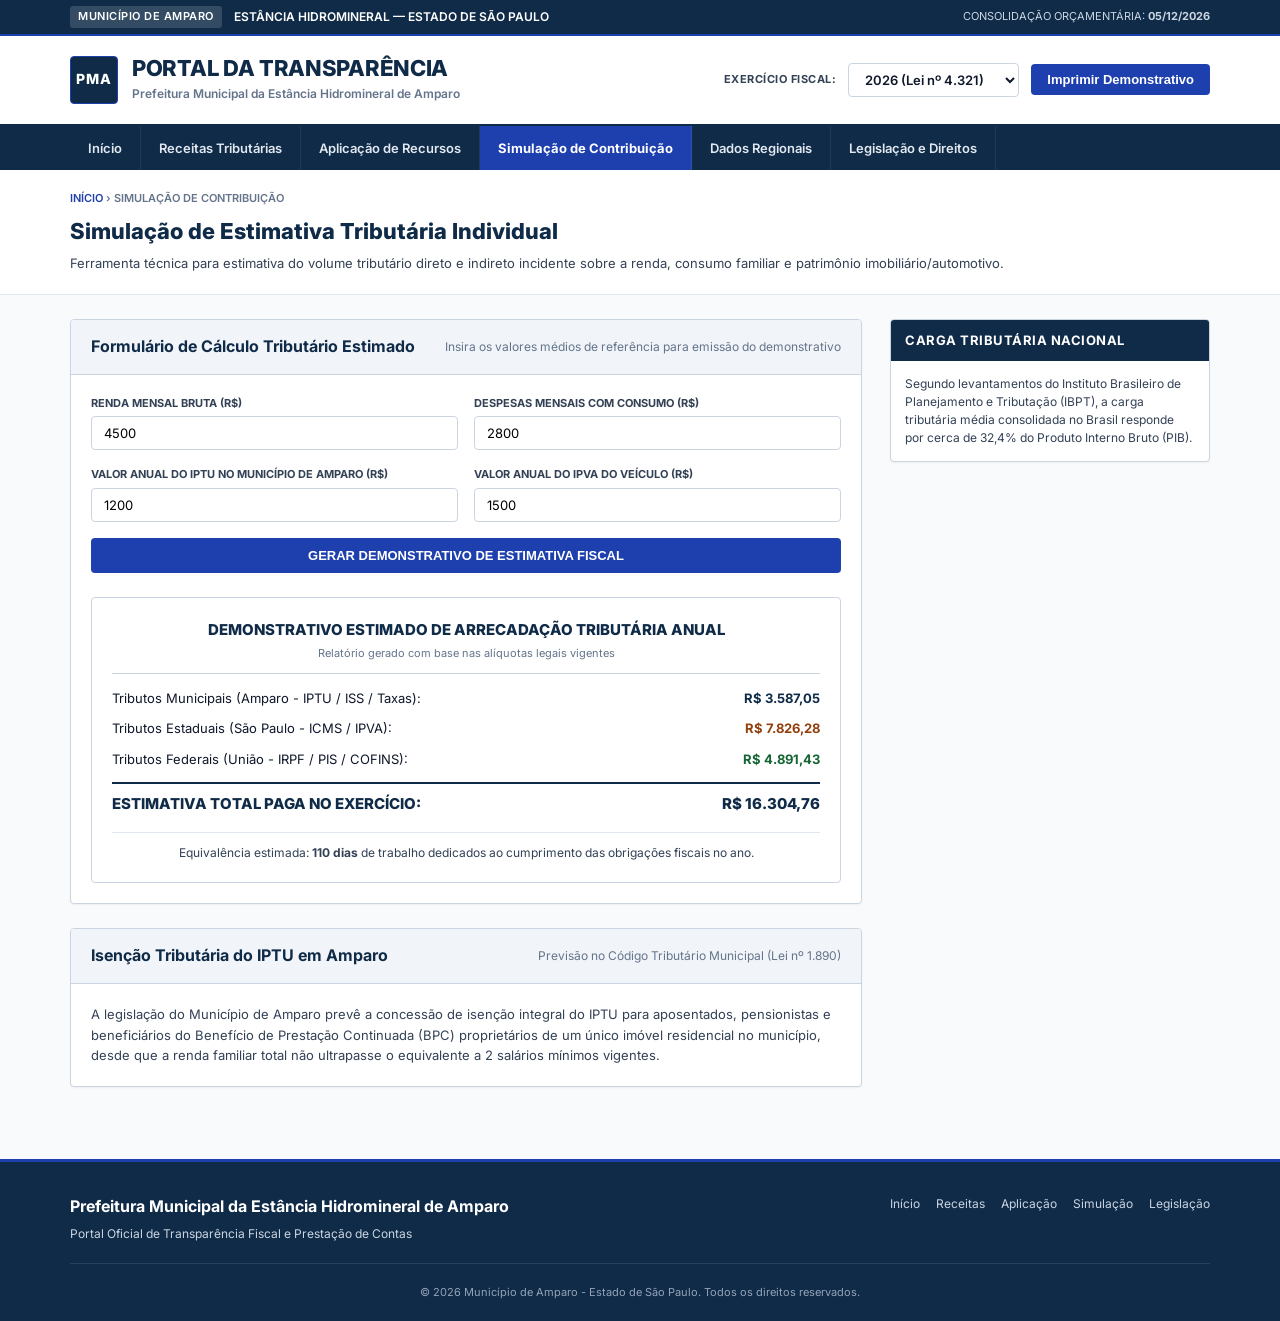
==== calculadora.html @ 26e46f7c "Portal da Transparência de Amparo - Versão Institucional" ====
<!DOCTYPE html>
<html lang="pt-BR">
<head>
    <meta charset="UTF-8">
    <meta name="viewport" content="width=device-width, initial-scale=1.0">
    <title>Simulação de Contribuição — Portal da Transparência de Amparo / SP</title>
    <meta name="description" content="Simulação estimativa da carga tributária incidente sobre a renda, consumo e patrimônio no Município de Amparo/SP.">
    <link rel="preconnect" href="https://fonts.googleapis.com">
    <link rel="preconnect" href="https://fonts.gstatic.com" crossorigin>
    <link href="https://fonts.googleapis.com/css2?family=Inter:wght@400;500;600;700;800&display=swap" rel="stylesheet">
    <link rel="stylesheet" href="styles.css">
</head>
<body>

    <!-- Barra Institucional Superior -->
    <div class="gov-topbar">
        <div class="container topbar-flex">
            <div class="topbar-left">
                <span class="topbar-tag">MUNICÍPIO DE AMPARO</span>
                <span>ESTÂNCIA HIDROMINERAL — ESTADO DE SÃO PAULO</span>
            </div>
            <div class="topbar-right">
                <span>CONSOLIDAÇÃO ORÇAMENTÁRIA: <strong id="live-date">--/--/----</strong></span>
            </div>
        </div>
    </div>

    <!-- Cabeçalho Principal -->
    <header class="portal-header">
        <div class="container header-layout">
            <div class="brand-section">
                <a href="index.html">
                    <div class="brand-coat-of-arms">PMA</div>
                    <div class="brand-text">
                        <h1>PORTAL DA TRANSPARÊNCIA</h1>
                        <div class="tagline">Prefeitura Municipal da Estância Hidromineral de Amparo</div>
                    </div>
                </a>
            </div>
            <div class="header-controls">
                <span class="year-select-label">Exercício Fiscal:</span>
                <select id="year-select" class="gov-select">
                    <option value="2026" selected>2026 (Lei nº 4.321)</option>
                    <option value="2025">2025 (Consolidado)</option>
                    <option value="2024">2024 (Consolidado)</option>
                </select>
                <button class="btn-gov" onclick="window.print()">Imprimir Demonstrativo</button>
            </div>
        </div>
    </header>

    <!-- Navegação Institucional -->
    <nav class="portal-nav">
        <div class="container">
            <ul class="nav-links">
                <li><a href="index.html">Início</a></li>
                <li><a href="tributos.html">Receitas Tributárias</a></li>
                <li><a href="retorno.html">Aplicação de Recursos</a></li>
                <li><a href="calculadora.html" class="active">Simulação de Contribuição</a></li>
                <li><a href="circuito.html">Dados Regionais</a></li>
                <li><a href="transparencia.html">Legislação e Direitos</a></li>
            </ul>
        </div>
    </nav>

    <!-- Banner Oficial da Página -->
    <div class="page-banner">
        <div class="container">
            <div class="breadcrumb"><a href="index.html">Início</a> &rsaquo; Simulação de Contribuição</div>
            <h2>Simulação de Estimativa Tributária Individual</h2>
            <p>Ferramenta técnica para estimativa do volume tributário direto e indireto incidente sobre a renda, consumo familiar e patrimônio imobiliário/automotivo.</p>
        </div>
    </div>

    <!-- Corpo Principal -->
    <main class="editorial-body">
        <div class="container portal-grid">

            <div class="main-column">

                <div class="gov-box">
                    <div class="box-header">
                        <h2>Formulário de Cálculo Tributário Estimado</h2>
                        <span class="box-subtitle">Insira os valores médios de referência para emissão do demonstrativo</span>
                    </div>
                    <div class="box-content">
                        
                        <div class="form-grid">
                            <div class="form-group">
                                <label for="calc-salary">Renda Mensal Bruta (R$)</label>
                                <input type="number" id="calc-salary" value="4500" min="0" step="100">
                            </div>
                            <div class="form-group">
                                <label for="calc-expenses">Despesas Mensais com Consumo (R$)</label>
                                <input type="number" id="calc-expenses" value="2800" min="0" step="100">
                            </div>
                            <div class="form-group">
                                <label for="calc-iptu">Valor Anual do IPTU no Município de Amparo (R$)</label>
                                <input type="number" id="calc-iptu" value="1200" min="0" step="50">
                            </div>
                            <div class="form-group">
                                <label for="calc-ipva">Valor Anual do IPVA do Veículo (R$)</label>
                                <input type="number" id="calc-ipva" value="1500" min="0" step="50">
                            </div>
                        </div>

                        <button id="btn-calculate" class="btn-calc">Gerar Demonstrativo de Estimativa Fiscal</button>

                        <div style="margin-top: 24px;">
                            <div class="gov-report-box">
                                <div class="report-header">
                                    <h4>DEMONSTRATIVO ESTIMADO DE ARRECADAÇÃO TRIBUTÁRIA ANUAL</h4>
                                    <span style="font-size: 11px; color: var(--text-muted);">Relatório gerado com base nas alíquotas legais vigentes</span>
                                </div>
                                <div class="report-row">
                                    <span>Tributos Municipais (Amparo - IPTU / ISS / Taxas):</span>
                                    <strong id="res-municipal-val" style="color: var(--gov-blue-dark);">R$ 0,00</strong>
                                </div>
                                <div class="report-row">
                                    <span>Tributos Estaduais (São Paulo - ICMS / IPVA):</span>
                                    <strong id="res-estadual-val" style="color: #92400e;">R$ 0,00</strong>
                                </div>
                                <div class="report-row">
                                    <span>Tributos Federais (União - IRPF / PIS / COFINS):</span>
                                    <strong id="res-federal-val" style="color: #166534;">R$ 0,00</strong>
                                </div>
                                <div class="report-total report-row">
                                    <span>ESTIMATIVA TOTAL PAGA NO EXERCÍCIO:</span>
                                    <span id="res-total-tax">R$ 0,00</span>
                                </div>
                                <div style="font-size: 12px; margin-top: 14px; text-align: center; color: var(--text-sub); border-top: 1px solid var(--border-light); padding-top: 10px;">
                                    Equivalência estimada: <strong><span id="res-work-days">0</span> dias</strong> de trabalho dedicados ao cumprimento das obrigações fiscais no ano.
                                </div>
                            </div>
                        </div>
                    </div>
                </div>

                <div class="gov-box">
                    <div class="box-header">
                        <h2>Isenção Tributária do IPTU em Amparo</h2>
                        <span class="box-subtitle">Previsão no Código Tributário Municipal (Lei nº 1.890)</span>
                    </div>
                    <div class="box-content">
                        <p style="font-size: 13px; line-height: 1.6; color: var(--text-sub);">
                            A legislação do Município de Amparo prevê a concessão de isenção integral do IPTU para aposentados, pensionistas e beneficiários do Benefício de Prestação Continuada (BPC) proprietários de um único imóvel residencial no município, desde que a renda familiar total não ultrapasse o equivalente a 2 salários mínimos vigentes.
                        </p>
                    </div>
                </div>

            </div>

            <!-- Sidebar -->
            <aside class="sidebar-column">
                <div class="sidebar-box">
                    <div class="sidebar-title">Carga Tributária Nacional</div>
                    <div class="sidebar-body" style="font-size: 12px; color: var(--text-sub); line-height: 1.5;">
                        <p>Segundo levantamentos do Instituto Brasileiro de Planejamento e Tributação (IBPT), a carga tributária média consolidada no Brasil responde por cerca de 32,4% do Produto Interno Bruto (PIB).</p>
                    </div>
                </div>
            </aside>

        </div>
    </main>

    <!-- Rodapé Oficial -->
    <footer class="portal-footer">
        <div class="container">
            <div class="footer-flex">
                <div class="footer-brand">
                    <h3>Prefeitura Municipal da Estância Hidromineral de Amparo</h3>
                    <p>Portal Oficial de Transparência Fiscal e Prestação de Contas</p>
                </div>
                <ul class="footer-nav">
                    <li><a href="index.html">Início</a></li>
                    <li><a href="tributos.html">Receitas</a></li>
                    <li><a href="retorno.html">Aplicação</a></li>
                    <li><a href="calculadora.html">Simulação</a></li>
                    <li><a href="transparencia.html">Legislação</a></li>
                </ul>
            </div>
            <div style="text-align: center; font-size: 11px; color: #94a3b8;">
                <p>&copy; 2026 Município de Amparo - Estado de São Paulo. Todos os direitos reservados.</p>
            </div>
        </div>
    </footer>

    <script src="app.js"></script>
</body>
</html>
---- styles.css ----
/* ==========================================================================
   PORTAL DA TRANSPARÊNCIA FISCAL - MUNICÍPIO DE AMPARO / SP
   Estância Hidromineral de Amparo - Estado de São Paulo
   Padrão Institucional Oficial de Transparência Pública
   ========================================================================== */

:root {
    /* Paleta Institucional e Sóbria */
    --gov-blue-dark: #0f2b48;
    --gov-blue-main: #1e40af;
    --gov-blue-hover: #1e3a8a;
    --gov-blue-light: #eff6ff;
    
    --gov-green: #15803d;
    --gov-green-light: #f0fdf4;
    
    --bg-page: #f8fafc;
    --bg-card: #ffffff;
    --bg-subtle: #f1f5f9;

    --text-main: #0f172a;
    --text-sub: #334155;
    --text-muted: #64748b;
    --text-light: #94a3b8;

    --border-main: #cbd5e1;
    --border-light: #e2e8f0;

    --font-family: 'Inter', -apple-system, BlinkMacSystemFont, 'Segoe UI', Roboto, Helvetica, Arial, sans-serif;

    --radius-sm: 4px;
    --radius-md: 6px;

    --shadow-sm: 0 1px 2px rgba(0, 0, 0, 0.05);
    --shadow-card: 0 1px 3px rgba(0, 0, 0, 0.1), 0 1px 2px rgba(0, 0, 0, 0.06);
}

/* Reset Base */
* {
    margin: 0;
    padding: 0;
    box-sizing: border-box;
}

html {
    scroll-behavior: smooth;
    font-size: 16px;
}

body {
    background-color: var(--bg-page);
    color: var(--text-main);
    font-family: var(--font-family);
    line-height: 1.6;
    -webkit-font-smoothing: antialiased;
}

.container {
    width: 100%;
    max-width: 1180px;
    margin: 0 auto;
    padding: 0 20px;
}

/* Barra Institucional Superior (Governamental) */
.gov-topbar {
    background-color: var(--gov-blue-dark);
    color: #ffffff;
    font-size: 12px;
    padding: 6px 0;
    border-bottom: 2px solid var(--gov-blue-main);
}

.topbar-flex {
    display: flex;
    justify-content: space-between;
    align-items: center;
    flex-wrap: wrap;
    gap: 12px;
}

.topbar-left {
    display: flex;
    align-items: center;
    gap: 12px;
    font-weight: 600;
}

.topbar-tag {
    background: rgba(255, 255, 255, 0.15);
    color: #ffffff;
    padding: 2px 8px;
    border-radius: 3px;
    font-size: 11px;
    text-transform: uppercase;
    letter-spacing: 0.5px;
}

.topbar-right {
    font-size: 11px;
    color: #cbd5e1;
}

/* Cabeçalho do Portal Oficial */
.portal-header {
    background: #ffffff;
    border-bottom: 2px solid var(--gov-blue-dark);
    padding: 20px 0;
}

.header-layout {
    display: flex;
    justify-content: space-between;
    align-items: center;
    gap: 24px;
    flex-wrap: wrap;
}

.brand-section a {
    text-decoration: none;
    display: flex;
    align-items: center;
    gap: 14px;
}

.brand-coat-of-arms {
    width: 48px;
    height: 48px;
    background: var(--gov-blue-dark);
    color: #ffffff;
    border-radius: var(--radius-sm);
    display: flex;
    align-items: center;
    justify-content: center;
    font-weight: 800;
    font-size: 14px;
    letter-spacing: 1px;
    border: 1px solid var(--gov-blue-main);
}

.brand-text h1 {
    font-size: 22px;
    font-weight: 800;
    color: var(--gov-blue-dark);
    line-height: 1.15;
    letter-spacing: -0.3px;
    text-transform: uppercase;
}

.brand-text .tagline {
    font-size: 12px;
    color: var(--text-muted);
    font-weight: 600;
    margin-top: 2px;
}

.header-controls {
    display: flex;
    align-items: center;
    gap: 12px;
    flex-wrap: wrap;
}

.year-select-label {
    font-size: 11px;
    font-weight: 700;
    color: var(--text-sub);
    text-transform: uppercase;
    letter-spacing: 0.5px;
}

.gov-select {
    background: #ffffff;
    color: var(--text-main);
    border: 1px solid var(--border-main);
    padding: 7px 12px;
    font-family: var(--font-family);
    font-size: 13px;
    font-weight: 600;
    outline: none;
    cursor: pointer;
    border-radius: var(--radius-sm);
}

.gov-select:focus {
    border-color: var(--gov-blue-main);
}

.btn-gov {
    background: var(--gov-blue-main);
    color: #ffffff;
    border: none;
    padding: 8px 16px;
    font-size: 13px;
    font-weight: 600;
    border-radius: var(--radius-sm);
    cursor: pointer;
    text-decoration: none;
    display: inline-block;
}

.btn-gov:hover {
    background: var(--gov-blue-hover);
}

/* Navegação Institucional em Abas */
.portal-nav {
    background: var(--gov-blue-dark);
}

.nav-links {
    display: flex;
    list-style: none;
    gap: 0;
    overflow-x: auto;
}

.nav-links a {
    display: block;
    color: #e2e8f0;
    text-decoration: none;
    padding: 12px 18px;
    font-size: 13px;
    font-weight: 600;
    border-right: 1px solid rgba(255, 255, 255, 0.08);
    white-space: nowrap;
    transition: background 0.15s, color 0.15s;
}

.nav-links a:hover {
    background: rgba(255, 255, 255, 0.1);
    color: #ffffff;
}

.nav-links a.active {
    background: var(--gov-blue-main);
    color: #ffffff;
    font-weight: 700;
}

/* Banner de Seção Oficial */
.page-banner {
    background: #ffffff;
    border-bottom: 1px solid var(--border-light);
    padding: 20px 0;
    margin-bottom: 24px;
}

.breadcrumb {
    font-size: 11px;
    color: var(--text-muted);
    margin-bottom: 6px;
    text-transform: uppercase;
    font-weight: 600;
}

.breadcrumb a {
    color: var(--gov-blue-main);
    text-decoration: none;
}

.page-banner h2 {
    font-size: 22px;
    font-weight: 800;
    color: var(--gov-blue-dark);
}

.page-banner p {
    font-size: 13px;
    color: var(--text-sub);
    margin-top: 4px;
}

/* Layout Principal e Grid */
.editorial-body {
    padding-bottom: 48px;
}

.portal-grid {
    display: grid;
    grid-template-columns: 1fr 320px;
    gap: 28px;
}

@media (max-width: 992px) {
    .portal-grid {
        grid-template-columns: 1fr;
    }
}

/* Containers e Quadros Oficiais */
.gov-box {
    background: var(--bg-card);
    border: 1px solid var(--border-main);
    border-radius: var(--radius-sm);
    box-shadow: var(--shadow-sm);
    margin-bottom: 24px;
    overflow: hidden;
}

.box-header {
    background: var(--bg-subtle);
    border-bottom: 1px solid var(--border-main);
    padding: 14px 20px;
    display: flex;
    justify-content: space-between;
    align-items: center;
    flex-wrap: wrap;
    gap: 8px;
}

.box-header h2 {
    font-size: 16px;
    font-weight: 700;
    color: var(--gov-blue-dark);
}

.box-header .box-subtitle {
    font-size: 12px;
    color: var(--text-muted);
}

.box-content {
    padding: 20px;
}

/* Painel de Execução Orçamentária (Substitui Ticker e Scoreboard) */
.gov-summary-card {
    background: #ffffff;
    border: 1px solid var(--border-main);
    border-left: 5px solid var(--gov-blue-main);
    border-radius: var(--radius-sm);
    padding: 20px;
    margin-bottom: 24px;
}

.gov-summary-title {
    font-size: 12px;
    font-weight: 700;
    color: var(--text-muted);
    text-transform: uppercase;
    letter-spacing: 0.5px;
    margin-bottom: 6px;
}

.gov-summary-value {
    font-size: 36px;
    font-weight: 800;
    color: var(--gov-blue-dark);
    line-height: 1.1;
    font-variant-numeric: tabular-nums;
    margin-bottom: 8px;
}

.gov-summary-desc {
    font-size: 13px;
    color: var(--text-sub);
}

/* Meta e Barra de Progresso Oficial */
.ledger-meta {
    background: var(--bg-subtle);
    border: 1px solid var(--border-light);
    padding: 12px 16px;
    border-radius: var(--radius-sm);
    display: flex;
    justify-content: space-between;
    align-items: center;
    font-size: 13px;
    margin-bottom: 16px;
    flex-wrap: wrap;
    gap: 8px;
}

.progress-bar-track {
    width: 100%;
    height: 10px;
    background: #e2e8f0;
    border-radius: 4px;
    overflow: hidden;
}

.progress-bar-fill {
    height: 100%;
    background: var(--gov-blue-main);
    transition: width 0.5s ease;
}

/* Quadros de Indicadores Técnicos */
.kpi-grid {
    display: grid;
    grid-template-columns: repeat(4, 1fr);
    gap: 12px;
}

@media (max-width: 640px) {
    .kpi-grid {
        grid-template-columns: repeat(2, 1fr);
    }
}

.kpi-card {
    background: var(--bg-subtle);
    border: 1px solid var(--border-light);
    padding: 12px 14px;
    border-radius: var(--radius-sm);
}

.kpi-card .label {
    font-size: 11px;
    font-weight: 700;
    color: var(--text-muted);
    text-transform: uppercase;
    display: block;
    margin-bottom: 4px;
}

.kpi-card .val {
    font-size: 15px;
    font-weight: 700;
    color: var(--gov-blue-dark);
    font-variant-numeric: tabular-nums;
}

/* Tabelas Institucionais */
.gov-table {
    width: 100%;
    border-collapse: collapse;
    font-size: 13px;
    text-align: left;
}

.gov-table th {
    background: var(--gov-blue-dark);
    color: #ffffff;
    font-weight: 700;
    text-transform: uppercase;
    font-size: 11px;
    letter-spacing: 0.5px;
    padding: 10px 14px;
}

.gov-table td {
    padding: 10px 14px;
    border-bottom: 1px solid var(--border-light);
    color: var(--text-main);
}

.gov-table tr:nth-child(even) {
    background: var(--bg-subtle);
}

.gov-table tr:hover {
    background: #e2e8f0;
}

.num-col {
    text-align: right;
    font-weight: 700;
    font-variant-numeric: tabular-nums;
}

/* Tags de Esfera Fiscal */
.tag-esfera {
    display: inline-block;
    padding: 2px 6px;
    border-radius: 3px;
    font-size: 10px;
    font-weight: 700;
    text-transform: uppercase;
}

.tag-esfera.municipal { background: #dbeafe; color: #1e40af; }
.tag-esfera.estadual { background: #fef3c7; color: #92400e; }
.tag-esfera.federal { background: #dcfce7; color: #166534; }

/* Caixa de Nota Informativa Oficial */
.gov-info-box {
    background: #f8fafc;
    border-left: 4px solid var(--gov-blue-main);
    padding: 14px 18px;
    border: 1px solid var(--border-main);
    border-left: 4px solid var(--gov-blue-main);
    border-radius: var(--radius-sm);
    margin-bottom: 20px;
    font-size: 13px;
    color: var(--text-sub);
}

.gov-info-box h4 {
    font-size: 14px;
    font-weight: 700;
    color: var(--gov-blue-dark);
    margin-bottom: 4px;
}

/* Sidebar Institucional */
.sidebar-box {
    background: var(--bg-card);
    border: 1px solid var(--border-main);
    border-radius: var(--radius-sm);
    box-shadow: var(--shadow-sm);
    margin-bottom: 20px;
    overflow: hidden;
}

.sidebar-title {
    background: var(--gov-blue-dark);
    color: #ffffff;
    font-size: 13px;
    font-weight: 700;
    padding: 10px 14px;
    text-transform: uppercase;
    letter-spacing: 0.5px;
}

.sidebar-body {
    padding: 14px;
}

.stat-list {
    list-style: none;
}

.stat-item {
    display: flex;
    justify-content: space-between;
    align-items: center;
    padding: 8px 0;
    border-bottom: 1px solid var(--border-light);
    font-size: 12px;
}

.stat-item:last-child {
    border-bottom: none;
}

.stat-item .lbl {
    color: var(--text-muted);
}

.stat-item .val {
    font-weight: 700;
    color: var(--gov-blue-dark);
}

/* Formulário e Demonstrativo Técnico */
.form-grid {
    display: grid;
    grid-template-columns: 1fr 1fr;
    gap: 16px;
    margin-bottom: 16px;
}

@media (max-width: 640px) {
    .form-grid {
        grid-template-columns: 1fr;
    }
}

.form-group label {
    display: block;
    font-size: 11px;
    font-weight: 700;
    color: var(--text-sub);
    margin-bottom: 4px;
    text-transform: uppercase;
}

.form-group input {
    width: 100%;
    padding: 8px 12px;
    border: 1px solid var(--border-main);
    border-radius: var(--radius-sm);
    font-family: var(--font-family);
    font-size: 13px;
    outline: none;
}

.form-group input:focus {
    border-color: var(--gov-blue-main);
}

.btn-calc {
    background: var(--gov-blue-main);
    color: #ffffff;
    border: none;
    padding: 10px 20px;
    font-size: 13px;
    font-weight: 700;
    text-transform: uppercase;
    border-radius: var(--radius-sm);
    cursor: pointer;
    width: 100%;
}

.btn-calc:hover {
    background: var(--gov-blue-hover);
}

/* Demonstrativo Impresso / Relatório */
.gov-report-box {
    background: #ffffff;
    border: 1px solid var(--border-main);
    padding: 20px;
    border-radius: var(--radius-sm);
    font-size: 13px;
}

.report-header {
    text-align: center;
    border-bottom: 1px solid var(--border-main);
    padding-bottom: 10px;
    margin-bottom: 12px;
}

.report-header h4 {
    font-size: 15px;
    font-weight: 800;
    color: var(--gov-blue-dark);
}

.report-row {
    display: flex;
    justify-content: space-between;
    margin-bottom: 6px;
    padding: 2px 0;
}

.report-total {
    border-top: 2px solid var(--gov-blue-dark);
    margin-top: 10px;
    padding-top: 8px;
    font-weight: 800;
    font-size: 15px;
    color: var(--gov-blue-dark);
}

/* Rodapé Oficial */
.portal-footer {
    background: var(--gov-blue-dark);
    color: #94a3b8;
    font-size: 12px;
    padding: 32px 0 20px 0;
    border-top: 3px solid var(--gov-blue-main);
}

.footer-flex {
    display: flex;
    justify-content: space-between;
    align-items: flex-start;
    flex-wrap: wrap;
    gap: 20px;
    border-bottom: 1px solid rgba(255, 255, 255, 0.1);
    padding-bottom: 20px;
    margin-bottom: 20px;
}

.footer-brand h3 {
    color: #ffffff;
    font-size: 16px;
    font-weight: 700;
    margin-bottom: 4px;
}

.footer-brand p {
    font-size: 12px;
    color: #cbd5e1;
}

.footer-nav {
    display: flex;
    gap: 16px;
    list-style: none;
}

.footer-nav a {
    color: #cbd5e1;
    text-decoration: none;
}

.footer-nav a:hover {
    color: #ffffff;
}

.chart-box {
    height: 260px;
    position: relative;
}
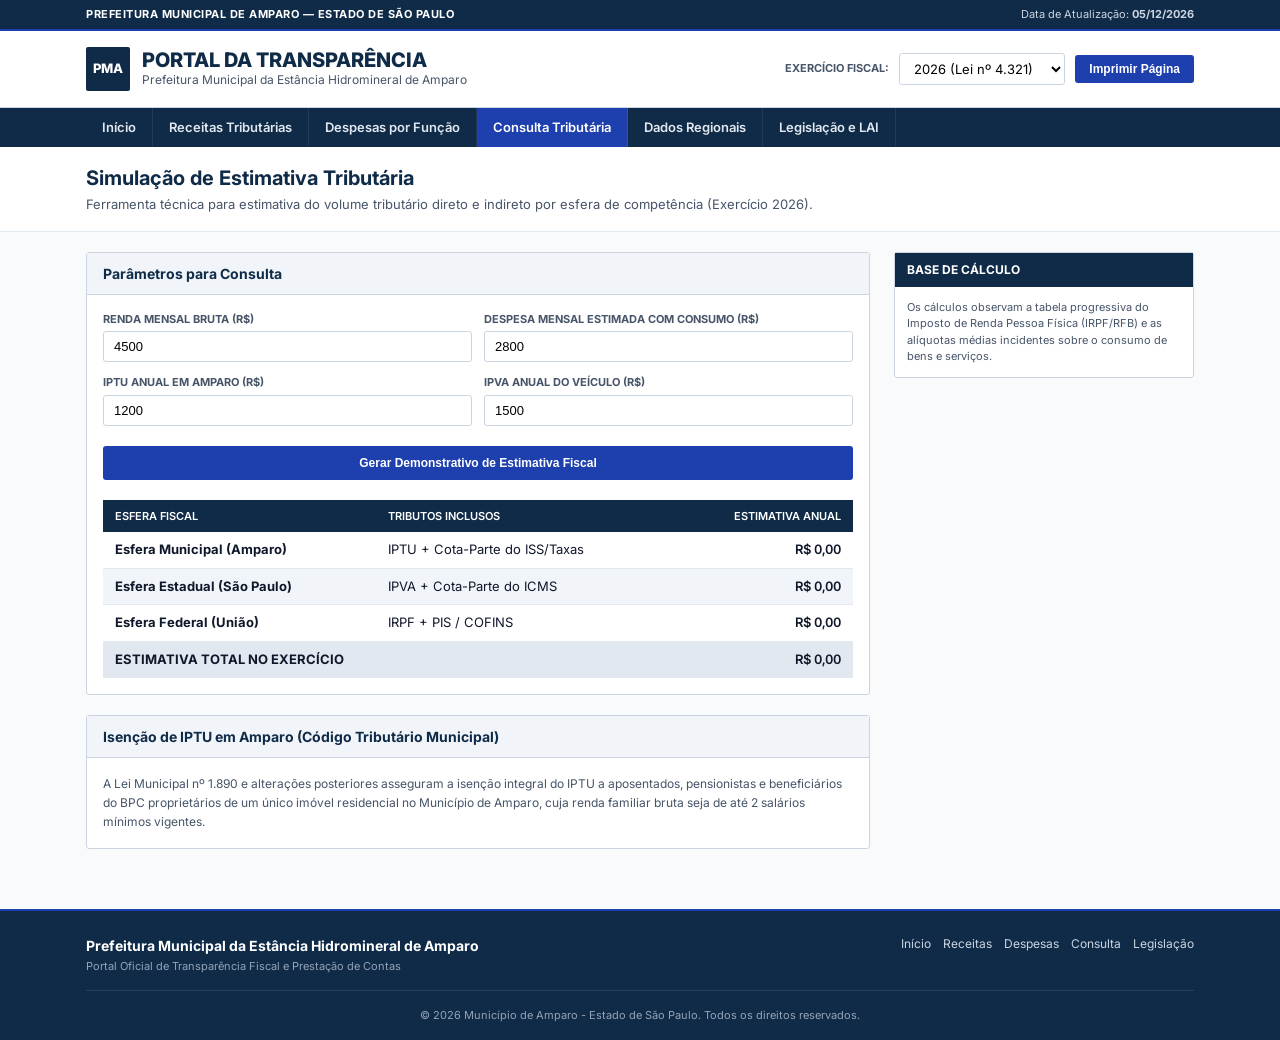
==== commit 5bb6edcd: "Padronizacao estrita de contabilidade publica municipal (STN/TCESP) sem artefatos de IA" ====
--- a/calculadora.html
+++ b/calculadora.html
@@ -3,8 +3,8 @@
 <head>
     <meta charset="UTF-8">
     <meta name="viewport" content="width=device-width, initial-scale=1.0">
-    <title>Simulação de Contribuição — Portal da Transparência de Amparo / SP</title>
-    <meta name="description" content="Simulação estimativa da carga tributária incidente sobre a renda, consumo e patrimônio no Município de Amparo/SP.">
+    <title>Consulta Tributária — Portal da Transparência de Amparo / SP</title>
+    <meta name="description" content="Simulador de estimativa de tributos diretos e indiretos incidentes sobre a renda e o consumo no Município de Amparo/SP.">
     <link rel="preconnect" href="https://fonts.googleapis.com">
     <link rel="preconnect" href="https://fonts.gstatic.com" crossorigin>
     <link href="https://fonts.googleapis.com/css2?family=Inter:wght@400;500;600;700;800&display=swap" rel="stylesheet">
@@ -12,170 +12,164 @@
 </head>
 <body>
 
-    <!-- Barra Institucional Superior -->
-    <div class="gov-topbar">
-        <div class="container topbar-flex">
-            <div class="topbar-left">
-                <span class="topbar-tag">MUNICÍPIO DE AMPARO</span>
-                <span>ESTÂNCIA HIDROMINERAL — ESTADO DE SÃO PAULO</span>
-            </div>
-            <div class="topbar-right">
-                <span>CONSOLIDAÇÃO ORÇAMENTÁRIA: <strong id="live-date">--/--/----</strong></span>
-            </div>
+    <!-- Topbar Institucional -->
+    <div class="gov-header-top">
+        <div class="container top-flex">
+            <div class="top-left">PREFEITURA MUNICIPAL DE AMPARO — ESTADO DE SÃO PAULO</div>
+            <div class="top-right">Data de Atualização: <strong id="data-atualizacao">--/--/----</strong></div>
         </div>
     </div>
 
     <!-- Cabeçalho Principal -->
-    <header class="portal-header">
-        <div class="container header-layout">
-            <div class="brand-section">
+    <header class="gov-header-main">
+        <div class="container header-flex">
+            <div class="header-brand">
                 <a href="index.html">
-                    <div class="brand-coat-of-arms">PMA</div>
-                    <div class="brand-text">
+                    <div class="brand-seal">PMA</div>
+                    <div class="brand-info">
                         <h1>PORTAL DA TRANSPARÊNCIA</h1>
-                        <div class="tagline">Prefeitura Municipal da Estância Hidromineral de Amparo</div>
+                        <p>Prefeitura Municipal da Estância Hidromineral de Amparo</p>
                     </div>
                 </a>
             </div>
-            <div class="header-controls">
-                <span class="year-select-label">Exercício Fiscal:</span>
-                <select id="year-select" class="gov-select">
+            <div class="header-actions">
+                <label for="select-exercicio" style="font-size: 11px; font-weight: 700; color: var(--text-muted);">EXERCÍCIO FISCAL:</label>
+                <select id="select-exercicio" class="gov-select">
                     <option value="2026" selected>2026 (Lei nº 4.321)</option>
                     <option value="2025">2025 (Consolidado)</option>
                     <option value="2024">2024 (Consolidado)</option>
                 </select>
-                <button class="btn-gov" onclick="window.print()">Imprimir Demonstrativo</button>
+                <button class="gov-btn" onclick="window.print()">Imprimir Página</button>
             </div>
         </div>
     </header>
 
-    <!-- Navegação Institucional -->
-    <nav class="portal-nav">
+    <!-- Navegação Oficial -->
+    <nav class="gov-navbar">
         <div class="container">
-            <ul class="nav-links">
+            <ul class="nav-menu">
                 <li><a href="index.html">Início</a></li>
                 <li><a href="tributos.html">Receitas Tributárias</a></li>
-                <li><a href="retorno.html">Aplicação de Recursos</a></li>
-                <li><a href="calculadora.html" class="active">Simulação de Contribuição</a></li>
+                <li><a href="retorno.html">Despesas por Função</a></li>
+                <li><a href="calculadora.html" class="active">Consulta Tributária</a></li>
                 <li><a href="circuito.html">Dados Regionais</a></li>
-                <li><a href="transparencia.html">Legislação e Direitos</a></li>
+                <li><a href="transparencia.html">Legislação e LAI</a></li>
             </ul>
         </div>
     </nav>
 
-    <!-- Banner Oficial da Página -->
-    <div class="page-banner">
+    <!-- Banner da Seção -->
+    <div class="section-banner">
         <div class="container">
-            <div class="breadcrumb"><a href="index.html">Início</a> &rsaquo; Simulação de Contribuição</div>
-            <h2>Simulação de Estimativa Tributária Individual</h2>
-            <p>Ferramenta técnica para estimativa do volume tributário direto e indireto incidente sobre a renda, consumo familiar e patrimônio imobiliário/automotivo.</p>
+            <h2>Simulação de Estimativa Tributária</h2>
+            <p>Ferramenta técnica para estimativa do volume tributário direto e indireto por esfera de competência (Exercício <span class="exercicio-label">2026</span>).</p>
         </div>
     </div>
 
-    <!-- Corpo Principal -->
-    <main class="editorial-body">
-        <div class="container portal-grid">
+    <!-- Layout Principal -->
+    <main class="container main-layout">
+        <div class="main-content">
 
-            <div class="main-column">
-
-                <div class="gov-box">
-                    <div class="box-header">
-                        <h2>Formulário de Cálculo Tributário Estimado</h2>
-                        <span class="box-subtitle">Insira os valores médios de referência para emissão do demonstrativo</span>
-                    </div>
-                    <div class="box-content">
-                        
-                        <div class="form-grid">
-                            <div class="form-group">
-                                <label for="calc-salary">Renda Mensal Bruta (R$)</label>
-                                <input type="number" id="calc-salary" value="4500" min="0" step="100">
-                            </div>
-                            <div class="form-group">
-                                <label for="calc-expenses">Despesas Mensais com Consumo (R$)</label>
-                                <input type="number" id="calc-expenses" value="2800" min="0" step="100">
-                            </div>
-                            <div class="form-group">
-                                <label for="calc-iptu">Valor Anual do IPTU no Município de Amparo (R$)</label>
-                                <input type="number" id="calc-iptu" value="1200" min="0" step="50">
-                            </div>
-                            <div class="form-group">
-                                <label for="calc-ipva">Valor Anual do IPVA do Veículo (R$)</label>
-                                <input type="number" id="calc-ipva" value="1500" min="0" step="50">
-                            </div>
+            <div class="gov-card">
+                <div class="card-title">Parâmetros para Consulta</div>
+                <div class="card-body">
+                    
+                    <div class="form-row">
+                        <div class="field">
+                            <label for="input-renda">Renda Mensal Bruta (R$)</label>
+                            <input type="number" id="input-renda" value="4500" min="0" step="100">
                         </div>
-
-                        <button id="btn-calculate" class="btn-calc">Gerar Demonstrativo de Estimativa Fiscal</button>
-
-                        <div style="margin-top: 24px;">
-                            <div class="gov-report-box">
-                                <div class="report-header">
-                                    <h4>DEMONSTRATIVO ESTIMADO DE ARRECADAÇÃO TRIBUTÁRIA ANUAL</h4>
-                                    <span style="font-size: 11px; color: var(--text-muted);">Relatório gerado com base nas alíquotas legais vigentes</span>
-                                </div>
-                                <div class="report-row">
-                                    <span>Tributos Municipais (Amparo - IPTU / ISS / Taxas):</span>
-                                    <strong id="res-municipal-val" style="color: var(--gov-blue-dark);">R$ 0,00</strong>
-                                </div>
-                                <div class="report-row">
-                                    <span>Tributos Estaduais (São Paulo - ICMS / IPVA):</span>
-                                    <strong id="res-estadual-val" style="color: #92400e;">R$ 0,00</strong>
-                                </div>
-                                <div class="report-row">
-                                    <span>Tributos Federais (União - IRPF / PIS / COFINS):</span>
-                                    <strong id="res-federal-val" style="color: #166534;">R$ 0,00</strong>
-                                </div>
-                                <div class="report-total report-row">
-                                    <span>ESTIMATIVA TOTAL PAGA NO EXERCÍCIO:</span>
-                                    <span id="res-total-tax">R$ 0,00</span>
-                                </div>
-                                <div style="font-size: 12px; margin-top: 14px; text-align: center; color: var(--text-sub); border-top: 1px solid var(--border-light); padding-top: 10px;">
-                                    Equivalência estimada: <strong><span id="res-work-days">0</span> dias</strong> de trabalho dedicados ao cumprimento das obrigações fiscais no ano.
-                                </div>
-                            </div>
+                        <div class="field">
+                            <label for="input-consumo">Despesa Mensal Estimada com Consumo (R$)</label>
+                            <input type="number" id="input-consumo" value="2800" min="0" step="100">
                         </div>
                     </div>
+
+                    <div class="form-row">
+                        <div class="field">
+                            <label for="input-iptu">IPTU Anual em Amparo (R$)</label>
+                            <input type="number" id="input-iptu" value="1200" min="0" step="50">
+                        </div>
+                        <div class="field">
+                            <label for="input-ipva">IPVA Anual do Veículo (R$)</label>
+                            <input type="number" id="input-ipva" value="1500" min="0" step="50">
+                        </div>
+                    </div>
+
+                    <button id="btn-calcular-tributos" class="gov-btn" style="width: 100%; margin-top: 8px; padding: 10px;">Gerar Demonstrativo de Estimativa Fiscal</button>
+
+                    <div style="margin-top: 20px;">
+                        <table class="stn-table">
+                            <thead>
+                                <tr>
+                                    <th>Esfera Fiscal</th>
+                                    <th>Tributos Inclusos</th>
+                                    <th class="num-align">Estimativa Anual</th>
+                                </tr>
+                            </thead>
+                            <tbody>
+                                <tr>
+                                    <td><strong>Esfera Municipal (Amparo)</strong></td>
+                                    <td>IPTU + Cota-Parte do ISS/Taxas</td>
+                                    <td class="num-align" id="res-municipal">R$ 0,00</td>
+                                </tr>
+                                <tr>
+                                    <td><strong>Esfera Estadual (São Paulo)</strong></td>
+                                    <td>IPVA + Cota-Parte do ICMS</td>
+                                    <td class="num-align" id="res-estadual">R$ 0,00</td>
+                                </tr>
+                                <tr>
+                                    <td><strong>Esfera Federal (União)</strong></td>
+                                    <td>IRPF + PIS / COFINS</td>
+                                    <td class="num-align" id="res-federal">R$ 0,00</td>
+                                </tr>
+                                <tr style="background: #e2e8f0; font-weight: 700;">
+                                    <td colspan="2"><strong>ESTIMATIVA TOTAL NO EXERCÍCIO</strong></td>
+                                    <td class="num-align" id="res-total-geral">R$ 0,00</td>
+                                </tr>
+                            </tbody>
+                        </table>
+                    </div>
+
                 </div>
-
-                <div class="gov-box">
-                    <div class="box-header">
-                        <h2>Isenção Tributária do IPTU em Amparo</h2>
-                        <span class="box-subtitle">Previsão no Código Tributário Municipal (Lei nº 1.890)</span>
-                    </div>
-                    <div class="box-content">
-                        <p style="font-size: 13px; line-height: 1.6; color: var(--text-sub);">
-                            A legislação do Município de Amparo prevê a concessão de isenção integral do IPTU para aposentados, pensionistas e beneficiários do Benefício de Prestação Continuada (BPC) proprietários de um único imóvel residencial no município, desde que a renda familiar total não ultrapasse o equivalente a 2 salários mínimos vigentes.
-                        </p>
-                    </div>
-                </div>
-
             </div>
 
-            <!-- Sidebar -->
-            <aside class="sidebar-column">
-                <div class="sidebar-box">
-                    <div class="sidebar-title">Carga Tributária Nacional</div>
-                    <div class="sidebar-body" style="font-size: 12px; color: var(--text-sub); line-height: 1.5;">
-                        <p>Segundo levantamentos do Instituto Brasileiro de Planejamento e Tributação (IBPT), a carga tributária média consolidada no Brasil responde por cerca de 32,4% do Produto Interno Bruto (PIB).</p>
-                    </div>
+            <div class="gov-card">
+                <div class="card-title">Isenção de IPTU em Amparo (Código Tributário Municipal)</div>
+                <div class="card-body">
+                    <p style="font-size: 12px; color: var(--text-muted); line-height: 1.6;">
+                        A Lei Municipal nº 1.890 e alterações posteriores asseguram a isenção integral do IPTU a aposentados, pensionistas e beneficiários do BPC proprietários de um único imóvel residencial no Município de Amparo, cuja renda familiar bruta seja de até 2 salários mínimos vigentes.
+                    </p>
                 </div>
-            </aside>
+            </div>
 
         </div>
+
+        <aside class="sidebar-content">
+            <div class="side-box">
+                <div class="side-head">Base de Cálculo</div>
+                <div class="side-body">
+                    <p style="font-size: 11px; color: var(--text-muted); line-height: 1.5;">
+                        Os cálculos observam a tabela progressiva do Imposto de Renda Pessoa Física (IRPF/RFB) e as alíquotas médias incidentes sobre o consumo de bens e serviços.
+                    </p>
+                </div>
+            </div>
+        </aside>
     </main>
 
     <!-- Rodapé Oficial -->
-    <footer class="portal-footer">
+    <footer class="gov-footer">
         <div class="container">
             <div class="footer-flex">
-                <div class="footer-brand">
-                    <h3>Prefeitura Municipal da Estância Hidromineral de Amparo</h3>
-                    <p>Portal Oficial de Transparência Fiscal e Prestação de Contas</p>
+                <div>
+                    <h3 style="color: #ffffff; font-size: 14px; font-weight: 700;">Prefeitura Municipal da Estância Hidromineral de Amparo</h3>
+                    <p style="font-size: 11px; color: #94a3b8; margin-top: 2px;">Portal Oficial de Transparência Fiscal e Prestação de Contas</p>
                 </div>
                 <ul class="footer-nav">
                     <li><a href="index.html">Início</a></li>
                     <li><a href="tributos.html">Receitas</a></li>
-                    <li><a href="retorno.html">Aplicação</a></li>
-                    <li><a href="calculadora.html">Simulação</a></li>
+                    <li><a href="retorno.html">Despesas</a></li>
+                    <li><a href="calculadora.html">Consulta</a></li>
                     <li><a href="transparencia.html">Legislação</a></li>
                 </ul>
             </div>
--- a/styles.css
+++ b/styles.css
@@ -1,648 +1,385 @@
 /* ==========================================================================
-   PORTAL DA TRANSPARÊNCIA FISCAL - MUNICÍPIO DE AMPARO / SP
-   Estância Hidromineral de Amparo - Estado de São Paulo
-   Padrão Institucional Oficial de Transparência Pública
+   PREFEITURA MUNICIPAL DE AMPARO - ESTADO DE SÃO PAULO
+   PORTAL DA TRANSPARÊNCIA FISCAL E PRESTAÇÃO DE CONTAS
    ========================================================================== */
 
 :root {
-    /* Paleta Institucional e Sóbria */
-    --gov-blue-dark: #0f2b48;
-    --gov-blue-main: #1e40af;
-    --gov-blue-hover: #1e3a8a;
-    --gov-blue-light: #eff6ff;
-    
-    --gov-green: #15803d;
-    --gov-green-light: #f0fdf4;
+    --primary-gov: #0f2b48;
+    --primary-blue: #1e40af;
+    --primary-hover: #1d4ed8;
     
     --bg-page: #f8fafc;
     --bg-card: #ffffff;
-    --bg-subtle: #f1f5f9;
+    --bg-muted: #f1f5f9;
 
     --text-main: #0f172a;
-    --text-sub: #334155;
-    --text-muted: #64748b;
-    --text-light: #94a3b8;
-
-    --border-main: #cbd5e1;
-    --border-light: #e2e8f0;
-
-    --font-family: 'Inter', -apple-system, BlinkMacSystemFont, 'Segoe UI', Roboto, Helvetica, Arial, sans-serif;
-
-    --radius-sm: 4px;
-    --radius-md: 6px;
-
-    --shadow-sm: 0 1px 2px rgba(0, 0, 0, 0.05);
-    --shadow-card: 0 1px 3px rgba(0, 0, 0, 0.1), 0 1px 2px rgba(0, 0, 0, 0.06);
-}
-
-/* Reset Base */
+    --text-muted: #475569;
+    --text-light: #64748b;
+
+    --border-color: #cbd5e1;
+    --border-subtle: #e2e8f0;
+
+    --font-stack: 'Inter', system-ui, -apple-system, BlinkMacSystemFont, 'Segoe UI', Roboto, sans-serif;
+}
+
 * {
     margin: 0;
     padding: 0;
     box-sizing: border-box;
 }
 
-html {
-    scroll-behavior: smooth;
-    font-size: 16px;
-}
-
 body {
     background-color: var(--bg-page);
     color: var(--text-main);
-    font-family: var(--font-family);
-    line-height: 1.6;
+    font-family: var(--font-stack);
+    line-height: 1.5;
     -webkit-font-smoothing: antialiased;
 }
 
 .container {
     width: 100%;
-    max-width: 1180px;
+    max-width: 1140px;
     margin: 0 auto;
-    padding: 0 20px;
-}
-
-/* Barra Institucional Superior (Governamental) */
-.gov-topbar {
-    background-color: var(--gov-blue-dark);
-    color: #ffffff;
-    font-size: 12px;
+    padding: 0 16px;
+}
+
+/* Topbar Institucional */
+.gov-header-top {
+    background-color: var(--primary-gov);
+    color: #ffffff;
+    font-size: 11px;
     padding: 6px 0;
-    border-bottom: 2px solid var(--gov-blue-main);
-}
-
-.topbar-flex {
+    border-bottom: 2px solid var(--primary-blue);
+}
+
+.top-flex {
     display: flex;
     justify-content: space-between;
     align-items: center;
+}
+
+.top-left {
+    font-weight: 700;
+    letter-spacing: 0.5px;
+}
+
+.top-right {
+    color: #cbd5e1;
+}
+
+/* Cabeçalho Principal */
+.gov-header-main {
+    background: #ffffff;
+    border-bottom: 1px solid var(--border-color);
+    padding: 16px 0;
+}
+
+.header-flex {
+    display: flex;
+    justify-content: space-between;
+    align-items: center;
+    gap: 16px;
     flex-wrap: wrap;
-    gap: 12px;
-}
-
-.topbar-left {
+}
+
+.header-brand a {
+    text-decoration: none;
     display: flex;
     align-items: center;
     gap: 12px;
-    font-weight: 600;
-}
-
-.topbar-tag {
-    background: rgba(255, 255, 255, 0.15);
-    color: #ffffff;
-    padding: 2px 8px;
-    border-radius: 3px;
-    font-size: 11px;
-    text-transform: uppercase;
-    letter-spacing: 0.5px;
-}
-
-.topbar-right {
-    font-size: 11px;
-    color: #cbd5e1;
-}
-
-/* Cabeçalho do Portal Oficial */
-.portal-header {
-    background: #ffffff;
-    border-bottom: 2px solid var(--gov-blue-dark);
-    padding: 20px 0;
-}
-
-.header-layout {
-    display: flex;
-    justify-content: space-between;
-    align-items: center;
-    gap: 24px;
-    flex-wrap: wrap;
-}
-
-.brand-section a {
-    text-decoration: none;
-    display: flex;
-    align-items: center;
-    gap: 14px;
-}
-
-.brand-coat-of-arms {
-    width: 48px;
-    height: 48px;
-    background: var(--gov-blue-dark);
-    color: #ffffff;
-    border-radius: var(--radius-sm);
+}
+
+.brand-seal {
+    width: 44px;
+    height: 44px;
+    background: var(--primary-gov);
+    color: #ffffff;
+    border-radius: 2px;
     display: flex;
     align-items: center;
     justify-content: center;
     font-weight: 800;
-    font-size: 14px;
-    letter-spacing: 1px;
-    border: 1px solid var(--gov-blue-main);
-}
-
-.brand-text h1 {
-    font-size: 22px;
+    font-size: 13px;
+}
+
+.brand-info h1 {
+    font-size: 20px;
     font-weight: 800;
-    color: var(--gov-blue-dark);
-    line-height: 1.15;
-    letter-spacing: -0.3px;
-    text-transform: uppercase;
-}
-
-.brand-text .tagline {
+    color: var(--primary-gov);
+    line-height: 1.1;
+}
+
+.brand-info p {
     font-size: 12px;
     color: var(--text-muted);
-    font-weight: 600;
-    margin-top: 2px;
-}
-
-.header-controls {
+}
+
+.header-actions {
     display: flex;
     align-items: center;
-    gap: 12px;
-    flex-wrap: wrap;
-}
-
-.year-select-label {
-    font-size: 11px;
-    font-weight: 700;
-    color: var(--text-sub);
-    text-transform: uppercase;
-    letter-spacing: 0.5px;
+    gap: 10px;
 }
 
 .gov-select {
     background: #ffffff;
-    color: var(--text-main);
-    border: 1px solid var(--border-main);
-    padding: 7px 12px;
-    font-family: var(--font-family);
-    font-size: 13px;
+    border: 1px solid var(--border-color);
+    padding: 6px 10px;
+    font-family: var(--font-stack);
+    font-size: 13px;
+    border-radius: 3px;
+}
+
+.gov-btn {
+    background: var(--primary-blue);
+    color: #ffffff;
+    border: none;
+    padding: 7px 14px;
+    font-size: 12px;
     font-weight: 600;
-    outline: none;
-    cursor: pointer;
-    border-radius: var(--radius-sm);
-}
-
-.gov-select:focus {
-    border-color: var(--gov-blue-main);
-}
-
-.btn-gov {
-    background: var(--gov-blue-main);
-    color: #ffffff;
-    border: none;
-    padding: 8px 16px;
-    font-size: 13px;
-    font-weight: 600;
-    border-radius: var(--radius-sm);
+    border-radius: 3px;
     cursor: pointer;
     text-decoration: none;
     display: inline-block;
 }
 
-.btn-gov:hover {
-    background: var(--gov-blue-hover);
-}
-
-/* Navegação Institucional em Abas */
-.portal-nav {
-    background: var(--gov-blue-dark);
-}
-
-.nav-links {
+.gov-btn:hover {
+    background: var(--primary-hover);
+}
+
+/* Navegação Principal */
+.gov-navbar {
+    background: var(--primary-gov);
+}
+
+.nav-menu {
     display: flex;
     list-style: none;
-    gap: 0;
     overflow-x: auto;
 }
 
-.nav-links a {
+.nav-menu a {
     display: block;
     color: #e2e8f0;
     text-decoration: none;
-    padding: 12px 18px;
+    padding: 10px 16px;
     font-size: 13px;
     font-weight: 600;
+    white-space: nowrap;
     border-right: 1px solid rgba(255, 255, 255, 0.08);
-    white-space: nowrap;
-    transition: background 0.15s, color 0.15s;
-}
-
-.nav-links a:hover {
+}
+
+.nav-menu a:hover {
     background: rgba(255, 255, 255, 0.1);
     color: #ffffff;
 }
 
-.nav-links a.active {
-    background: var(--gov-blue-main);
-    color: #ffffff;
-    font-weight: 700;
-}
-
-/* Banner de Seção Oficial */
-.page-banner {
+.nav-menu a.active {
+    background: var(--primary-blue);
+    color: #ffffff;
+}
+
+/* Banner de Seção */
+.section-banner {
     background: #ffffff;
-    border-bottom: 1px solid var(--border-light);
-    padding: 20px 0;
-    margin-bottom: 24px;
-}
-
-.breadcrumb {
-    font-size: 11px;
+    border-bottom: 1px solid var(--border-subtle);
+    padding: 16px 0;
+    margin-bottom: 20px;
+}
+
+.section-banner h2 {
+    font-size: 20px;
+    font-weight: 700;
+    color: var(--primary-gov);
+}
+
+.section-banner p {
+    font-size: 13px;
     color: var(--text-muted);
-    margin-bottom: 6px;
-    text-transform: uppercase;
-    font-weight: 600;
-}
-
-.breadcrumb a {
-    color: var(--gov-blue-main);
-    text-decoration: none;
-}
-
-.page-banner h2 {
-    font-size: 22px;
-    font-weight: 800;
-    color: var(--gov-blue-dark);
-}
-
-.page-banner p {
-    font-size: 13px;
-    color: var(--text-sub);
-    margin-top: 4px;
-}
-
-/* Layout Principal e Grid */
-.editorial-body {
-    padding-bottom: 48px;
-}
-
-.portal-grid {
+    margin-top: 2px;
+}
+
+/* Grid de Layout */
+.main-layout {
     display: grid;
-    grid-template-columns: 1fr 320px;
-    gap: 28px;
-}
-
-@media (max-width: 992px) {
-    .portal-grid {
+    grid-template-columns: 1fr 300px;
+    gap: 24px;
+    padding-bottom: 40px;
+}
+
+@media (max-width: 900px) {
+    .main-layout {
         grid-template-columns: 1fr;
     }
 }
 
-/* Containers e Quadros Oficiais */
-.gov-box {
+/* Quadros Fiscais */
+.gov-card {
     background: var(--bg-card);
-    border: 1px solid var(--border-main);
-    border-radius: var(--radius-sm);
-    box-shadow: var(--shadow-sm);
-    margin-bottom: 24px;
-    overflow: hidden;
-}
-
-.box-header {
-    background: var(--bg-subtle);
-    border-bottom: 1px solid var(--border-main);
-    padding: 14px 20px;
-    display: flex;
-    justify-content: space-between;
-    align-items: center;
-    flex-wrap: wrap;
-    gap: 8px;
-}
-
-.box-header h2 {
-    font-size: 16px;
-    font-weight: 700;
-    color: var(--gov-blue-dark);
-}
-
-.box-header .box-subtitle {
+    border: 1px solid var(--border-color);
+    border-radius: 3px;
+    margin-bottom: 20px;
+}
+
+.card-title {
+    background: var(--bg-muted);
+    border-bottom: 1px solid var(--border-color);
+    padding: 10px 16px;
+    font-size: 14px;
+    font-weight: 700;
+    color: var(--primary-gov);
+}
+
+.card-body {
+    padding: 16px;
+}
+
+/* Placar de Destaque LOA */
+.loa-highlight {
+    background: #ffffff;
+    border: 1px solid var(--border-color);
+    border-left: 4px solid var(--primary-blue);
+    padding: 16px;
+    margin-bottom: 20px;
+    border-radius: 3px;
+}
+
+.loa-label {
+    font-size: 11px;
+    font-weight: 700;
+    color: var(--text-light);
+    text-transform: uppercase;
+}
+
+.loa-value {
+    font-size: 32px;
+    font-weight: 800;
+    color: var(--primary-gov);
+    margin: 4px 0;
+}
+
+.loa-desc {
     font-size: 12px;
     color: var(--text-muted);
 }
 
-.box-content {
-    padding: 20px;
-}
-
-/* Painel de Execução Orçamentária (Substitui Ticker e Scoreboard) */
-.gov-summary-card {
-    background: #ffffff;
-    border: 1px solid var(--border-main);
-    border-left: 5px solid var(--gov-blue-main);
-    border-radius: var(--radius-sm);
-    padding: 20px;
-    margin-bottom: 24px;
-}
-
-.gov-summary-title {
-    font-size: 12px;
-    font-weight: 700;
-    color: var(--text-muted);
-    text-transform: uppercase;
-    letter-spacing: 0.5px;
-    margin-bottom: 6px;
-}
-
-.gov-summary-value {
-    font-size: 36px;
-    font-weight: 800;
-    color: var(--gov-blue-dark);
-    line-height: 1.1;
-    font-variant-numeric: tabular-nums;
-    margin-bottom: 8px;
-}
-
-.gov-summary-desc {
-    font-size: 13px;
-    color: var(--text-sub);
-}
-
-/* Meta e Barra de Progresso Oficial */
-.ledger-meta {
-    background: var(--bg-subtle);
-    border: 1px solid var(--border-light);
-    padding: 12px 16px;
-    border-radius: var(--radius-sm);
-    display: flex;
-    justify-content: space-between;
-    align-items: center;
-    font-size: 13px;
-    margin-bottom: 16px;
-    flex-wrap: wrap;
-    gap: 8px;
-}
-
-.progress-bar-track {
-    width: 100%;
-    height: 10px;
-    background: #e2e8f0;
-    border-radius: 4px;
-    overflow: hidden;
-}
-
-.progress-bar-fill {
-    height: 100%;
-    background: var(--gov-blue-main);
-    transition: width 0.5s ease;
-}
-
-/* Quadros de Indicadores Técnicos */
-.kpi-grid {
-    display: grid;
-    grid-template-columns: repeat(4, 1fr);
-    gap: 12px;
-}
-
-@media (max-width: 640px) {
-    .kpi-grid {
-        grid-template-columns: repeat(2, 1fr);
-    }
-}
-
-.kpi-card {
-    background: var(--bg-subtle);
-    border: 1px solid var(--border-light);
-    padding: 12px 14px;
-    border-radius: var(--radius-sm);
-}
-
-.kpi-card .label {
-    font-size: 11px;
-    font-weight: 700;
-    color: var(--text-muted);
-    text-transform: uppercase;
-    display: block;
-    margin-bottom: 4px;
-}
-
-.kpi-card .val {
-    font-size: 15px;
-    font-weight: 700;
-    color: var(--gov-blue-dark);
-    font-variant-numeric: tabular-nums;
-}
-
-/* Tabelas Institucionais */
-.gov-table {
+/* Tabelas STN */
+.stn-table {
     width: 100%;
     border-collapse: collapse;
     font-size: 13px;
     text-align: left;
 }
 
-.gov-table th {
-    background: var(--gov-blue-dark);
-    color: #ffffff;
-    font-weight: 700;
+.stn-table th {
+    background: var(--primary-gov);
+    color: #ffffff;
+    font-weight: 600;
+    font-size: 11px;
     text-transform: uppercase;
-    font-size: 11px;
-    letter-spacing: 0.5px;
-    padding: 10px 14px;
-}
-
-.gov-table td {
-    padding: 10px 14px;
-    border-bottom: 1px solid var(--border-light);
-    color: var(--text-main);
-}
-
-.gov-table tr:nth-child(even) {
-    background: var(--bg-subtle);
-}
-
-.gov-table tr:hover {
-    background: #e2e8f0;
-}
-
-.num-col {
+    padding: 8px 12px;
+}
+
+.stn-table td {
+    padding: 8px 12px;
+    border-bottom: 1px solid var(--border-subtle);
+}
+
+.stn-table tr:nth-child(even) {
+    background: var(--bg-muted);
+}
+
+.num-align {
     text-align: right;
-    font-weight: 700;
     font-variant-numeric: tabular-nums;
-}
-
-/* Tags de Esfera Fiscal */
+    font-weight: 600;
+}
+
 .tag-esfera {
     display: inline-block;
-    padding: 2px 6px;
-    border-radius: 3px;
+    padding: 1px 5px;
     font-size: 10px;
     font-weight: 700;
+    border-radius: 2px;
     text-transform: uppercase;
 }
 
-.tag-esfera.municipal { background: #dbeafe; color: #1e40af; }
-.tag-esfera.estadual { background: #fef3c7; color: #92400e; }
-.tag-esfera.federal { background: #dcfce7; color: #166534; }
-
-/* Caixa de Nota Informativa Oficial */
-.gov-info-box {
-    background: #f8fafc;
-    border-left: 4px solid var(--gov-blue-main);
-    padding: 14px 18px;
-    border: 1px solid var(--border-main);
-    border-left: 4px solid var(--gov-blue-main);
-    border-radius: var(--radius-sm);
-    margin-bottom: 20px;
-    font-size: 13px;
-    color: var(--text-sub);
-}
-
-.gov-info-box h4 {
-    font-size: 14px;
-    font-weight: 700;
-    color: var(--gov-blue-dark);
-    margin-bottom: 4px;
-}
-
-/* Sidebar Institucional */
-.sidebar-box {
-    background: var(--bg-card);
-    border: 1px solid var(--border-main);
-    border-radius: var(--radius-sm);
-    box-shadow: var(--shadow-sm);
-    margin-bottom: 20px;
-    overflow: hidden;
-}
-
-.sidebar-title {
-    background: var(--gov-blue-dark);
-    color: #ffffff;
-    font-size: 13px;
-    font-weight: 700;
-    padding: 10px 14px;
-    text-transform: uppercase;
-    letter-spacing: 0.5px;
-}
-
-.sidebar-body {
-    padding: 14px;
-}
-
-.stat-list {
-    list-style: none;
-}
-
-.stat-item {
-    display: flex;
-    justify-content: space-between;
-    align-items: center;
-    padding: 8px 0;
-    border-bottom: 1px solid var(--border-light);
-    font-size: 12px;
-}
-
-.stat-item:last-child {
-    border-bottom: none;
-}
-
-.stat-item .lbl {
-    color: var(--text-muted);
-}
-
-.stat-item .val {
-    font-weight: 700;
-    color: var(--gov-blue-dark);
-}
-
-/* Formulário e Demonstrativo Técnico */
-.form-grid {
+.tag-esfera.mun { background: #dbeafe; color: #1e40af; }
+.tag-esfera.est { background: #fef3c7; color: #92400e; }
+.tag-esfera.fed { background: #dcfce7; color: #166534; }
+
+/* Formulário de Consulta */
+.form-row {
     display: grid;
     grid-template-columns: 1fr 1fr;
-    gap: 16px;
-    margin-bottom: 16px;
-}
-
-@media (max-width: 640px) {
-    .form-grid {
-        grid-template-columns: 1fr;
-    }
-}
-
-.form-group label {
+    gap: 12px;
+    margin-bottom: 12px;
+}
+
+@media (max-width: 600px) {
+    .form-row { grid-template-columns: 1fr; }
+}
+
+.field label {
     display: block;
     font-size: 11px;
     font-weight: 700;
-    color: var(--text-sub);
+    color: var(--text-muted);
     margin-bottom: 4px;
     text-transform: uppercase;
 }
 
-.form-group input {
+.field input {
     width: 100%;
+    padding: 7px 10px;
+    border: 1px solid var(--border-color);
+    border-radius: 3px;
+    font-size: 13px;
+}
+
+/* Sidebar */
+.side-box {
+    background: var(--bg-card);
+    border: 1px solid var(--border-color);
+    border-radius: 3px;
+    margin-bottom: 16px;
+}
+
+.side-head {
+    background: var(--primary-gov);
+    color: #ffffff;
+    font-size: 12px;
+    font-weight: 700;
     padding: 8px 12px;
-    border: 1px solid var(--border-main);
-    border-radius: var(--radius-sm);
-    font-family: var(--font-family);
-    font-size: 13px;
-    outline: none;
-}
-
-.form-group input:focus {
-    border-color: var(--gov-blue-main);
-}
-
-.btn-calc {
-    background: var(--gov-blue-main);
-    color: #ffffff;
-    border: none;
-    padding: 10px 20px;
-    font-size: 13px;
-    font-weight: 700;
     text-transform: uppercase;
-    border-radius: var(--radius-sm);
-    cursor: pointer;
-    width: 100%;
-}
-
-.btn-calc:hover {
-    background: var(--gov-blue-hover);
-}
-
-/* Demonstrativo Impresso / Relatório */
-.gov-report-box {
-    background: #ffffff;
-    border: 1px solid var(--border-main);
-    padding: 20px;
-    border-radius: var(--radius-sm);
-    font-size: 13px;
-}
-
-.report-header {
-    text-align: center;
-    border-bottom: 1px solid var(--border-main);
-    padding-bottom: 10px;
-    margin-bottom: 12px;
-}
-
-.report-header h4 {
-    font-size: 15px;
-    font-weight: 800;
-    color: var(--gov-blue-dark);
-}
-
-.report-row {
+}
+
+.side-body {
+    padding: 12px;
+    font-size: 12px;
+}
+
+.side-list {
+    list-style: none;
+}
+
+.side-item {
     display: flex;
     justify-content: space-between;
-    margin-bottom: 6px;
-    padding: 2px 0;
-}
-
-.report-total {
-    border-top: 2px solid var(--gov-blue-dark);
-    margin-top: 10px;
-    padding-top: 8px;
-    font-weight: 800;
-    font-size: 15px;
-    color: var(--gov-blue-dark);
-}
-
-/* Rodapé Oficial */
-.portal-footer {
-    background: var(--gov-blue-dark);
-    color: #94a3b8;
-    font-size: 12px;
-    padding: 32px 0 20px 0;
-    border-top: 3px solid var(--gov-blue-main);
+    padding: 6px 0;
+    border-bottom: 1px solid var(--border-subtle);
+}
+
+.side-item:last-child {
+    border-bottom: none;
+}
+
+/* Rodapé */
+.gov-footer {
+    background: var(--primary-gov);
+    color: #cbd5e1;
+    font-size: 12px;
+    padding: 24px 0 16px 0;
+    border-top: 2px solid var(--primary-blue);
 }
 
 .footer-flex {
@@ -650,27 +387,15 @@
     justify-content: space-between;
     align-items: flex-start;
     flex-wrap: wrap;
-    gap: 20px;
+    gap: 16px;
     border-bottom: 1px solid rgba(255, 255, 255, 0.1);
-    padding-bottom: 20px;
-    margin-bottom: 20px;
-}
-
-.footer-brand h3 {
-    color: #ffffff;
-    font-size: 16px;
-    font-weight: 700;
-    margin-bottom: 4px;
-}
-
-.footer-brand p {
-    font-size: 12px;
-    color: #cbd5e1;
+    padding-bottom: 16px;
+    margin-bottom: 16px;
 }
 
 .footer-nav {
     display: flex;
-    gap: 16px;
+    gap: 12px;
     list-style: none;
 }
 
@@ -683,7 +408,7 @@
     color: #ffffff;
 }
 
-.chart-box {
-    height: 260px;
+.chart-container {
+    height: 240px;
     position: relative;
 }
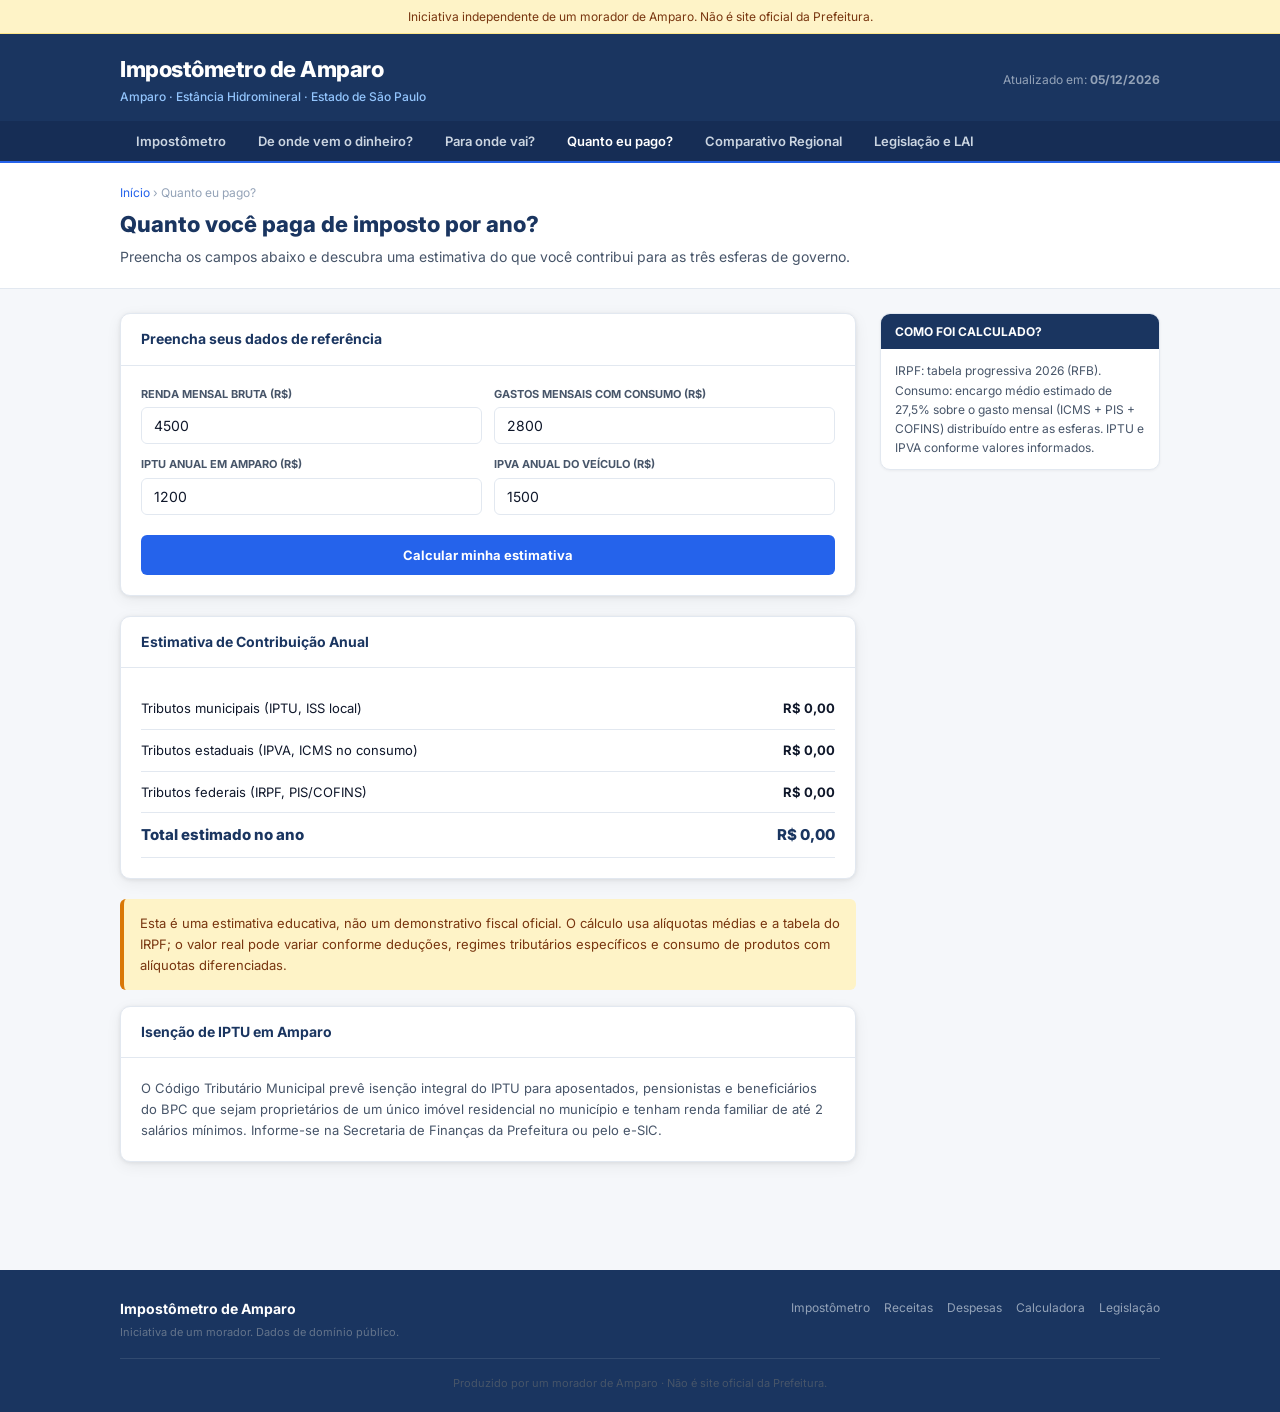
==== commit 39bcd2b2: "Impostometro ao vivo + design humanizado" ====
--- a/calculadora.html
+++ b/calculadora.html
@@ -3,8 +3,8 @@
 <head>
     <meta charset="UTF-8">
     <meta name="viewport" content="width=device-width, initial-scale=1.0">
-    <title>Consulta Tributária — Portal da Transparência de Amparo / SP</title>
-    <meta name="description" content="Simulador de estimativa de tributos diretos e indiretos incidentes sobre a renda e o consumo no Município de Amparo/SP.">
+    <title>Quanto eu pago de imposto? — Impostômetro de Amparo</title>
+    <meta name="description" content="Simule sua contribuição tributária anual somando tributos municipais, estaduais e federais.">
     <link rel="preconnect" href="https://fonts.googleapis.com">
     <link rel="preconnect" href="https://fonts.gstatic.com" crossorigin>
     <link href="https://fonts.googleapis.com/css2?family=Inter:wght@400;500;600;700;800&display=swap" rel="stylesheet">
@@ -12,170 +12,135 @@
 </head>
 <body>
 
-    <!-- Topbar Institucional -->
-    <div class="gov-header-top">
-        <div class="container top-flex">
-            <div class="top-left">PREFEITURA MUNICIPAL DE AMPARO — ESTADO DE SÃO PAULO</div>
-            <div class="top-right">Data de Atualização: <strong id="data-atualizacao">--/--/----</strong></div>
-        </div>
+    <div class="citizen-strip">
+        Iniciativa independente de um morador de Amparo. Não é site oficial da Prefeitura.
     </div>
 
-    <!-- Cabeçalho Principal -->
-    <header class="gov-header-main">
-        <div class="container header-flex">
-            <div class="header-brand">
-                <a href="index.html">
-                    <div class="brand-seal">PMA</div>
-                    <div class="brand-info">
-                        <h1>PORTAL DA TRANSPARÊNCIA</h1>
-                        <p>Prefeitura Municipal da Estância Hidromineral de Amparo</p>
-                    </div>
-                </a>
-            </div>
-            <div class="header-actions">
-                <label for="select-exercicio" style="font-size: 11px; font-weight: 700; color: var(--text-muted);">EXERCÍCIO FISCAL:</label>
-                <select id="select-exercicio" class="gov-select">
-                    <option value="2026" selected>2026 (Lei nº 4.321)</option>
-                    <option value="2025">2025 (Consolidado)</option>
-                    <option value="2024">2024 (Consolidado)</option>
-                </select>
-                <button class="gov-btn" onclick="window.print()">Imprimir Página</button>
-            </div>
+    <header class="site-header">
+        <div class="container header-inner">
+            <a href="index.html" class="site-brand">
+                <h1>Impostômetro de Amparo</h1>
+                <div class="city-tag">Amparo &middot; Estância Hidromineral &middot; Estado de São Paulo</div>
+            </a>
+            <div class="header-meta">Atualizado em: <strong class="js-data-hoje">--/--/----</strong></div>
         </div>
     </header>
 
-    <!-- Navegação Oficial -->
-    <nav class="gov-navbar">
+    <nav class="site-nav">
         <div class="container">
-            <ul class="nav-menu">
-                <li><a href="index.html">Início</a></li>
-                <li><a href="tributos.html">Receitas Tributárias</a></li>
-                <li><a href="retorno.html">Despesas por Função</a></li>
-                <li><a href="calculadora.html" class="active">Consulta Tributária</a></li>
-                <li><a href="circuito.html">Dados Regionais</a></li>
+            <ul class="nav-list">
+                <li><a href="index.html">Impostômetro</a></li>
+                <li><a href="tributos.html">De onde vem o dinheiro?</a></li>
+                <li><a href="retorno.html">Para onde vai?</a></li>
+                <li><a href="calculadora.html" class="active">Quanto eu pago?</a></li>
+                <li><a href="circuito.html">Comparativo Regional</a></li>
                 <li><a href="transparencia.html">Legislação e LAI</a></li>
             </ul>
         </div>
     </nav>
 
-    <!-- Banner da Seção -->
-    <div class="section-banner">
+    <div class="page-banner">
         <div class="container">
-            <h2>Simulação de Estimativa Tributária</h2>
-            <p>Ferramenta técnica para estimativa do volume tributário direto e indireto por esfera de competência (Exercício <span class="exercicio-label">2026</span>).</p>
+            <div class="breadcrumb"><a href="index.html">Início</a> &rsaquo; Quanto eu pago?</div>
+            <h2>Quanto você paga de imposto por ano?</h2>
+            <p>Preencha os campos abaixo e descubra uma estimativa do que você contribui para as três esferas de governo.</p>
         </div>
     </div>
 
-    <!-- Layout Principal -->
-    <main class="container main-layout">
-        <div class="main-content">
+    <div class="page-body">
+        <div class="container two-col">
+            <div>
+                <div class="card">
+                    <div class="card-head">Preencha seus dados de referência</div>
+                    <div class="card-body">
+                        <div class="form-row">
+                            <div class="field">
+                                <label for="input-renda">Renda mensal bruta (R$)</label>
+                                <input type="number" id="input-renda" value="4500" min="0" step="100">
+                            </div>
+                            <div class="field">
+                                <label for="input-consumo">Gastos mensais com consumo (R$)</label>
+                                <input type="number" id="input-consumo" value="2800" min="0" step="100">
+                            </div>
+                        </div>
+                        <div class="form-row">
+                            <div class="field">
+                                <label for="input-iptu">IPTU anual em Amparo (R$)</label>
+                                <input type="number" id="input-iptu" value="1200" min="0" step="50">
+                            </div>
+                            <div class="field">
+                                <label for="input-ipva">IPVA anual do veículo (R$)</label>
+                                <input type="number" id="input-ipva" value="1500" min="0" step="50">
+                            </div>
+                        </div>
 
-            <div class="gov-card">
-                <div class="card-title">Parâmetros para Consulta</div>
-                <div class="card-body">
-                    
-                    <div class="form-row">
-                        <div class="field">
-                            <label for="input-renda">Renda Mensal Bruta (R$)</label>
-                            <input type="number" id="input-renda" value="4500" min="0" step="100">
+                        <button id="btn-calcular" class="btn" style="width: 100%; margin-top: 8px; padding: 12px;">Calcular minha estimativa</button>
+                    </div>
+                </div>
+
+                <div class="card">
+                    <div class="card-head">Estimativa de Contribuição Anual</div>
+                    <div class="card-body">
+                        <div class="result-row">
+                            <span>Tributos municipais (IPTU, ISS local)</span>
+                            <strong id="res-mun">R$ 0,00</strong>
                         </div>
-                        <div class="field">
-                            <label for="input-consumo">Despesa Mensal Estimada com Consumo (R$)</label>
-                            <input type="number" id="input-consumo" value="2800" min="0" step="100">
+                        <div class="result-row">
+                            <span>Tributos estaduais (IPVA, ICMS no consumo)</span>
+                            <strong id="res-est">R$ 0,00</strong>
+                        </div>
+                        <div class="result-row">
+                            <span>Tributos federais (IRPF, PIS/COFINS)</span>
+                            <strong id="res-fed">R$ 0,00</strong>
+                        </div>
+                        <div class="result-row result-total">
+                            <span>Total estimado no ano</span>
+                            <span id="res-total">R$ 0,00</span>
                         </div>
                     </div>
+                </div>
 
-                    <div class="form-row">
-                        <div class="field">
-                            <label for="input-iptu">IPTU Anual em Amparo (R$)</label>
-                            <input type="number" id="input-iptu" value="1200" min="0" step="50">
-                        </div>
-                        <div class="field">
-                            <label for="input-ipva">IPVA Anual do Veículo (R$)</label>
-                            <input type="number" id="input-ipva" value="1500" min="0" step="50">
-                        </div>
+                <div class="warning-box">
+                    Esta é uma estimativa educativa, não um demonstrativo fiscal oficial. O cálculo usa alíquotas médias e a tabela do IRPF; o valor real pode variar conforme deduções, regimes tributários específicos e consumo de produtos com alíquotas diferenciadas.
+                </div>
+
+                <div class="card">
+                    <div class="card-head">Isenção de IPTU em Amparo</div>
+                    <div class="card-body">
+                        <p style="font-size: 13px; color: var(--muted); line-height: 1.6;">
+                            O Código Tributário Municipal prevê isenção integral do IPTU para aposentados, pensionistas e beneficiários do BPC que sejam proprietários de um único imóvel residencial no município e tenham renda familiar de até 2 salários mínimos. Informe-se na Secretaria de Finanças da Prefeitura ou pelo e-SIC.
+                        </p>
                     </div>
-
-                    <button id="btn-calcular-tributos" class="gov-btn" style="width: 100%; margin-top: 8px; padding: 10px;">Gerar Demonstrativo de Estimativa Fiscal</button>
-
-                    <div style="margin-top: 20px;">
-                        <table class="stn-table">
-                            <thead>
-                                <tr>
-                                    <th>Esfera Fiscal</th>
-                                    <th>Tributos Inclusos</th>
-                                    <th class="num-align">Estimativa Anual</th>
-                                </tr>
-                            </thead>
-                            <tbody>
-                                <tr>
-                                    <td><strong>Esfera Municipal (Amparo)</strong></td>
-                                    <td>IPTU + Cota-Parte do ISS/Taxas</td>
-                                    <td class="num-align" id="res-municipal">R$ 0,00</td>
-                                </tr>
-                                <tr>
-                                    <td><strong>Esfera Estadual (São Paulo)</strong></td>
-                                    <td>IPVA + Cota-Parte do ICMS</td>
-                                    <td class="num-align" id="res-estadual">R$ 0,00</td>
-                                </tr>
-                                <tr>
-                                    <td><strong>Esfera Federal (União)</strong></td>
-                                    <td>IRPF + PIS / COFINS</td>
-                                    <td class="num-align" id="res-federal">R$ 0,00</td>
-                                </tr>
-                                <tr style="background: #e2e8f0; font-weight: 700;">
-                                    <td colspan="2"><strong>ESTIMATIVA TOTAL NO EXERCÍCIO</strong></td>
-                                    <td class="num-align" id="res-total-geral">R$ 0,00</td>
-                                </tr>
-                            </tbody>
-                        </table>
-                    </div>
-
                 </div>
             </div>
 
-            <div class="gov-card">
-                <div class="card-title">Isenção de IPTU em Amparo (Código Tributário Municipal)</div>
-                <div class="card-body">
-                    <p style="font-size: 12px; color: var(--text-muted); line-height: 1.6;">
-                        A Lei Municipal nº 1.890 e alterações posteriores asseguram a isenção integral do IPTU a aposentados, pensionistas e beneficiários do BPC proprietários de um único imóvel residencial no Município de Amparo, cuja renda familiar bruta seja de até 2 salários mínimos vigentes.
-                    </p>
+            <aside>
+                <div class="side-card">
+                    <div class="side-head">Como foi calculado?</div>
+                    <div class="side-body">
+                        <p>IRPF: tabela progressiva 2026 (RFB). Consumo: encargo médio estimado de 27,5% sobre o gasto mensal (ICMS + PIS + COFINS) distribuído entre as esferas. IPTU e IPVA conforme valores informados.</p>
+                    </div>
                 </div>
-            </div>
+            </aside>
+        </div>
+    </div>
 
-        </div>
-
-        <aside class="sidebar-content">
-            <div class="side-box">
-                <div class="side-head">Base de Cálculo</div>
-                <div class="side-body">
-                    <p style="font-size: 11px; color: var(--text-muted); line-height: 1.5;">
-                        Os cálculos observam a tabela progressiva do Imposto de Renda Pessoa Física (IRPF/RFB) e as alíquotas médias incidentes sobre o consumo de bens e serviços.
-                    </p>
-                </div>
-            </div>
-        </aside>
-    </main>
-
-    <!-- Rodapé Oficial -->
-    <footer class="gov-footer">
+    <footer class="site-footer">
         <div class="container">
-            <div class="footer-flex">
+            <div class="footer-inner">
                 <div>
-                    <h3 style="color: #ffffff; font-size: 14px; font-weight: 700;">Prefeitura Municipal da Estância Hidromineral de Amparo</h3>
-                    <p style="font-size: 11px; color: #94a3b8; margin-top: 2px;">Portal Oficial de Transparência Fiscal e Prestação de Contas</p>
+                    <div class="footer-brand">Impostômetro de Amparo</div>
+                    <div class="footer-note">Iniciativa de um morador. Dados de domínio público.</div>
                 </div>
                 <ul class="footer-nav">
-                    <li><a href="index.html">Início</a></li>
+                    <li><a href="index.html">Impostômetro</a></li>
                     <li><a href="tributos.html">Receitas</a></li>
                     <li><a href="retorno.html">Despesas</a></li>
-                    <li><a href="calculadora.html">Consulta</a></li>
+                    <li><a href="calculadora.html">Calculadora</a></li>
                     <li><a href="transparencia.html">Legislação</a></li>
                 </ul>
             </div>
-            <div style="text-align: center; font-size: 11px; color: #94a3b8;">
-                <p>&copy; 2026 Município de Amparo - Estado de São Paulo. Todos os direitos reservados.</p>
-            </div>
+            <div class="footer-bottom">Produzido por um morador de Amparo &middot; Não é site oficial da Prefeitura.</div>
         </div>
     </footer>
 
--- a/styles.css
+++ b/styles.css
@@ -1,313 +1,383 @@
 /* ==========================================================================
-   PREFEITURA MUNICIPAL DE AMPARO - ESTADO DE SÃO PAULO
-   PORTAL DA TRANSPARÊNCIA FISCAL E PRESTAÇÃO DE CONTAS
+   IMPOSTÔMETRO DE AMPARO
+   Iniciativa independente de um morador.
    ========================================================================== */
 
 :root {
-    --primary-gov: #0f2b48;
-    --primary-blue: #1e40af;
-    --primary-hover: #1d4ed8;
-    
-    --bg-page: #f8fafc;
-    --bg-card: #ffffff;
-    --bg-muted: #f1f5f9;
-
-    --text-main: #0f172a;
-    --text-muted: #475569;
-    --text-light: #64748b;
-
-    --border-color: #cbd5e1;
-    --border-subtle: #e2e8f0;
-
-    --font-stack: 'Inter', system-ui, -apple-system, BlinkMacSystemFont, 'Segoe UI', Roboto, sans-serif;
-}
-
-* {
-    margin: 0;
-    padding: 0;
-    box-sizing: border-box;
-}
+    --blue-dark:    #1a3560;
+    --blue-mid:     #2563eb;
+    --blue-light:   #dbeafe;
+    --amber:        #d97706;
+    --amber-light:  #fef3c7;
+    --green:        #16a34a;
+
+    --bg:     #f5f7fa;
+    --card:   #ffffff;
+    --border: #e2e8f0;
+    --divider:#cbd5e1;
+
+    --text:   #0f172a;
+    --muted:  #475569;
+    --subtle: #94a3b8;
+
+    --radius: 10px;
+    --shadow: 0 1px 4px rgba(0,0,0,.08), 0 4px 16px rgba(0,0,0,.06);
+    --font: 'Inter', system-ui, -apple-system, sans-serif;
+}
+
+*, *::before, *::after { box-sizing: border-box; margin: 0; padding: 0; }
 
 body {
-    background-color: var(--bg-page);
-    color: var(--text-main);
-    font-family: var(--font-stack);
-    line-height: 1.5;
+    font-family: var(--font);
+    background: var(--bg);
+    color: var(--text);
+    line-height: 1.6;
     -webkit-font-smoothing: antialiased;
 }
 
 .container {
-    width: 100%;
-    max-width: 1140px;
+    max-width: 1080px;
     margin: 0 auto;
-    padding: 0 16px;
-}
-
-/* Topbar Institucional */
-.gov-header-top {
-    background-color: var(--primary-gov);
-    color: #ffffff;
-    font-size: 11px;
-    padding: 6px 0;
-    border-bottom: 2px solid var(--primary-blue);
-}
-
-.top-flex {
+    padding: 0 20px;
+}
+
+/* ---- CITIZEN NOTICE STRIP ---- */
+.citizen-strip {
+    background: var(--amber-light);
+    border-bottom: 1px solid #fde68a;
+    padding: 7px 0;
+    font-size: 12px;
+    color: #78350f;
+    text-align: center;
+}
+
+/* ---- HEADER ---- */
+.site-header {
+    background: var(--blue-dark);
+    padding: 18px 0 14px;
+}
+
+.header-inner {
     display: flex;
     justify-content: space-between;
     align-items: center;
-}
-
-.top-left {
-    font-weight: 700;
-    letter-spacing: 0.5px;
-}
-
-.top-right {
-    color: #cbd5e1;
-}
-
-/* Cabeçalho Principal */
-.gov-header-main {
-    background: #ffffff;
-    border-bottom: 1px solid var(--border-color);
-    padding: 16px 0;
-}
-
-.header-flex {
-    display: flex;
-    justify-content: space-between;
-    align-items: center;
-    gap: 16px;
     flex-wrap: wrap;
-}
-
-.header-brand a {
+    gap: 12px;
+}
+
+.site-brand {
     text-decoration: none;
-    display: flex;
-    align-items: center;
-    gap: 12px;
-}
-
-.brand-seal {
-    width: 44px;
-    height: 44px;
-    background: var(--primary-gov);
+}
+
+.site-brand h1 {
+    font-size: 22px;
+    font-weight: 800;
     color: #ffffff;
-    border-radius: 2px;
-    display: flex;
-    align-items: center;
-    justify-content: center;
-    font-weight: 800;
-    font-size: 13px;
-}
-
-.brand-info h1 {
-    font-size: 20px;
-    font-weight: 800;
-    color: var(--primary-gov);
-    line-height: 1.1;
-}
-
-.brand-info p {
-    font-size: 12px;
-    color: var(--text-muted);
-}
-
-.header-actions {
-    display: flex;
-    align-items: center;
-    gap: 10px;
-}
-
-.gov-select {
-    background: #ffffff;
-    border: 1px solid var(--border-color);
-    padding: 6px 10px;
-    font-family: var(--font-stack);
-    font-size: 13px;
-    border-radius: 3px;
-}
-
-.gov-btn {
-    background: var(--primary-blue);
-    color: #ffffff;
-    border: none;
-    padding: 7px 14px;
-    font-size: 12px;
-    font-weight: 600;
-    border-radius: 3px;
-    cursor: pointer;
-    text-decoration: none;
-    display: inline-block;
-}
-
-.gov-btn:hover {
-    background: var(--primary-hover);
-}
-
-/* Navegação Principal */
-.gov-navbar {
-    background: var(--primary-gov);
-}
-
-.nav-menu {
+    letter-spacing: -0.5px;
+}
+
+.site-brand .city-tag {
+    font-size: 12px;
+    color: #93c5fd;
+    font-weight: 500;
+}
+
+.header-meta {
+    font-size: 12px;
+    color: #94a3b8;
+    text-align: right;
+}
+
+/* ---- NAV ---- */
+.site-nav {
+    background: #162d55;
+    border-bottom: 2px solid var(--blue-mid);
+}
+
+.nav-list {
     display: flex;
     list-style: none;
     overflow-x: auto;
 }
 
-.nav-menu a {
+.nav-list a {
     display: block;
-    color: #e2e8f0;
+    padding: 10px 16px;
+    font-size: 13px;
+    font-weight: 600;
+    color: #cbd5e1;
     text-decoration: none;
-    padding: 10px 16px;
-    font-size: 13px;
-    font-weight: 600;
     white-space: nowrap;
-    border-right: 1px solid rgba(255, 255, 255, 0.08);
-}
-
-.nav-menu a:hover {
-    background: rgba(255, 255, 255, 0.1);
+    border-bottom: 2px solid transparent;
+    margin-bottom: -2px;
+}
+
+.nav-list a:hover  { color: #ffffff; }
+.nav-list a.active { color: #ffffff; border-bottom-color: #60a5fa; }
+
+/* ---- PAGE BANNER ---- */
+.page-banner {
+    background: var(--card);
+    border-bottom: 1px solid var(--border);
+    padding: 20px 0;
+    margin-bottom: 24px;
+}
+
+.page-banner h2 {
+    font-size: 22px;
+    font-weight: 800;
+    color: var(--blue-dark);
+}
+
+.page-banner p {
+    font-size: 14px;
+    color: var(--muted);
+    margin-top: 4px;
+}
+
+.breadcrumb {
+    font-size: 12px;
+    color: var(--subtle);
+    margin-bottom: 4px;
+}
+
+.breadcrumb a { color: var(--blue-mid); text-decoration: none; }
+
+/* ---- IMPOSTOMETRO CARD ---- */
+.impostometro-hero {
+    background: var(--blue-dark);
+    border-radius: var(--radius);
+    padding: 36px 32px;
+    margin-bottom: 24px;
+    position: relative;
+    overflow: hidden;
+}
+
+.impostometro-hero::before {
+    content: '';
+    position: absolute;
+    right: -40px; top: -40px;
+    width: 200px; height: 200px;
+    background: rgba(96,165,250,.08);
+    border-radius: 50%;
+}
+
+.impostometro-label {
+    font-size: 12px;
+    font-weight: 700;
+    color: #93c5fd;
+    text-transform: uppercase;
+    letter-spacing: 1px;
+    margin-bottom: 8px;
+}
+
+.impostometro-value {
+    font-size: clamp(28px, 5vw, 48px);
+    font-weight: 800;
     color: #ffffff;
-}
-
-.nav-menu a.active {
-    background: var(--primary-blue);
-    color: #ffffff;
-}
-
-/* Banner de Seção */
-.section-banner {
-    background: #ffffff;
-    border-bottom: 1px solid var(--border-subtle);
-    padding: 16px 0;
+    letter-spacing: -1px;
+    font-variant-numeric: tabular-nums;
+    line-height: 1.1;
+    margin-bottom: 10px;
+}
+
+.impostometro-rate {
+    font-size: 13px;
+    color: #93c5fd;
+}
+
+.impostometro-rate strong {
+    color: #fbbf24;
+}
+
+.impostometro-explain {
+    margin-top: 16px;
+    padding-top: 16px;
+    border-top: 1px solid rgba(255,255,255,.12);
+    font-size: 13px;
+    color: #cbd5e1;
+    line-height: 1.6;
+}
+
+/* ---- CARDS ---- */
+.card {
+    background: var(--card);
+    border: 1px solid var(--border);
+    border-radius: var(--radius);
+    box-shadow: var(--shadow);
     margin-bottom: 20px;
-}
-
-.section-banner h2 {
-    font-size: 20px;
-    font-weight: 700;
-    color: var(--primary-gov);
-}
-
-.section-banner p {
-    font-size: 13px;
-    color: var(--text-muted);
+    overflow: hidden;
+}
+
+.card-head {
+    padding: 14px 20px;
+    border-bottom: 1px solid var(--border);
+    font-size: 14px;
+    font-weight: 700;
+    color: var(--blue-dark);
+}
+
+.card-body {
+    padding: 20px;
+}
+
+/* ---- MODULE GRID ---- */
+.module-grid {
+    display: grid;
+    grid-template-columns: repeat(auto-fill, minmax(220px, 1fr));
+    gap: 14px;
+    margin-bottom: 24px;
+}
+
+.module-card {
+    background: var(--card);
+    border: 1px solid var(--border);
+    border-left: 4px solid var(--blue-mid);
+    border-radius: var(--radius);
+    padding: 18px 16px;
+    text-decoration: none;
+    color: var(--text);
+    box-shadow: 0 1px 3px rgba(0,0,0,.06);
+    transition: box-shadow .15s, transform .15s;
+    display: block;
+}
+
+.module-card:hover {
+    box-shadow: 0 4px 16px rgba(0,0,0,.1);
+    transform: translateY(-2px);
+}
+
+.module-card .mc-title {
+    font-size: 14px;
+    font-weight: 700;
+    color: var(--blue-dark);
+    margin-bottom: 4px;
+}
+
+.module-card .mc-desc {
+    font-size: 12px;
+    color: var(--muted);
+    line-height: 1.5;
+}
+
+/* ---- KPI STRIP ---- */
+.kpi-strip {
+    display: grid;
+    grid-template-columns: repeat(auto-fill, minmax(160px, 1fr));
+    gap: 14px;
+    margin-bottom: 24px;
+}
+
+.kpi-box {
+    background: var(--card);
+    border: 1px solid var(--border);
+    border-radius: var(--radius);
+    padding: 16px;
+    box-shadow: 0 1px 3px rgba(0,0,0,.05);
+}
+
+.kpi-val {
+    font-size: 22px;
+    font-weight: 800;
+    color: var(--blue-dark);
+    font-variant-numeric: tabular-nums;
+}
+
+.kpi-lbl {
+    font-size: 11px;
+    color: var(--muted);
     margin-top: 2px;
 }
 
-/* Grid de Layout */
-.main-layout {
-    display: grid;
-    grid-template-columns: 1fr 300px;
-    gap: 24px;
-    padding-bottom: 40px;
-}
-
-@media (max-width: 900px) {
-    .main-layout {
-        grid-template-columns: 1fr;
-    }
-}
-
-/* Quadros Fiscais */
-.gov-card {
-    background: var(--bg-card);
-    border: 1px solid var(--border-color);
-    border-radius: 3px;
-    margin-bottom: 20px;
-}
-
-.card-title {
-    background: var(--bg-muted);
-    border-bottom: 1px solid var(--border-color);
-    padding: 10px 16px;
-    font-size: 14px;
-    font-weight: 700;
-    color: var(--primary-gov);
-}
-
-.card-body {
-    padding: 16px;
-}
-
-/* Placar de Destaque LOA */
-.loa-highlight {
-    background: #ffffff;
-    border: 1px solid var(--border-color);
-    border-left: 4px solid var(--primary-blue);
-    padding: 16px;
-    margin-bottom: 20px;
-    border-radius: 3px;
-}
-
-.loa-label {
-    font-size: 11px;
-    font-weight: 700;
-    color: var(--text-light);
-    text-transform: uppercase;
-}
-
-.loa-value {
-    font-size: 32px;
-    font-weight: 800;
-    color: var(--primary-gov);
-    margin: 4px 0;
-}
-
-.loa-desc {
-    font-size: 12px;
-    color: var(--text-muted);
-}
-
-/* Tabelas STN */
-.stn-table {
+/* ---- TABLES ---- */
+.data-table {
     width: 100%;
     border-collapse: collapse;
     font-size: 13px;
+}
+
+.data-table th {
+    background: var(--blue-dark);
+    color: #ffffff;
+    font-size: 11px;
+    font-weight: 700;
+    padding: 9px 14px;
     text-align: left;
-}
-
-.stn-table th {
-    background: var(--primary-gov);
+    text-transform: uppercase;
+}
+
+.data-table td {
+    padding: 10px 14px;
+    border-bottom: 1px solid var(--border);
+}
+
+.data-table tr:nth-child(even) td { background: #f8fafc; }
+
+.num { text-align: right; font-variant-numeric: tabular-nums; font-weight: 600; }
+
+/* ---- TAGS ---- */
+.badge {
+    display: inline-block;
+    padding: 2px 8px;
+    font-size: 10px;
+    font-weight: 700;
+    border-radius: 4px;
+    text-transform: uppercase;
+}
+.badge-mun { background: var(--blue-light); color: var(--blue-mid); }
+.badge-est { background: #fef3c7; color: #92400e; }
+.badge-fed { background: #dcfce7; color: #166534; }
+
+/* ---- LAYOUT GRID ---- */
+.two-col {
+    display: grid;
+    grid-template-columns: 1fr 280px;
+    gap: 24px;
+    align-items: start;
+}
+
+@media (max-width: 860px) {
+    .two-col { grid-template-columns: 1fr; }
+}
+
+/* ---- SIDEBAR ---- */
+.side-card {
+    background: var(--card);
+    border: 1px solid var(--border);
+    border-radius: var(--radius);
+    overflow: hidden;
+    margin-bottom: 16px;
+    box-shadow: 0 1px 3px rgba(0,0,0,.05);
+}
+
+.side-head {
+    background: var(--blue-dark);
     color: #ffffff;
-    font-weight: 600;
-    font-size: 11px;
+    font-size: 12px;
+    font-weight: 700;
+    padding: 8px 14px;
     text-transform: uppercase;
-    padding: 8px 12px;
-}
-
-.stn-table td {
-    padding: 8px 12px;
-    border-bottom: 1px solid var(--border-subtle);
-}
-
-.stn-table tr:nth-child(even) {
-    background: var(--bg-muted);
-}
-
-.num-align {
-    text-align: right;
-    font-variant-numeric: tabular-nums;
-    font-weight: 600;
-}
-
-.tag-esfera {
-    display: inline-block;
-    padding: 1px 5px;
-    font-size: 10px;
-    font-weight: 700;
-    border-radius: 2px;
-    text-transform: uppercase;
-}
-
-.tag-esfera.mun { background: #dbeafe; color: #1e40af; }
-.tag-esfera.est { background: #fef3c7; color: #92400e; }
-.tag-esfera.fed { background: #dcfce7; color: #166534; }
-
-/* Formulário de Consulta */
+}
+
+.side-body {
+    padding: 12px 14px;
+    font-size: 12px;
+    color: var(--muted);
+}
+
+.side-list { list-style: none; }
+
+.side-row {
+    display: flex;
+    justify-content: space-between;
+    padding: 6px 0;
+    border-bottom: 1px solid var(--border);
+    font-size: 12px;
+}
+
+.side-row:last-child { border-bottom: none; }
+
+/* ---- FORM ---- */
 .form-row {
     display: grid;
     grid-template-columns: 1fr 1fr;
@@ -315,100 +385,122 @@
     margin-bottom: 12px;
 }
 
-@media (max-width: 600px) {
-    .form-row { grid-template-columns: 1fr; }
-}
+@media (max-width: 560px) { .form-row { grid-template-columns: 1fr; } }
 
 .field label {
     display: block;
     font-size: 11px;
     font-weight: 700;
-    color: var(--text-muted);
+    color: var(--muted);
+    text-transform: uppercase;
     margin-bottom: 4px;
-    text-transform: uppercase;
 }
 
 .field input {
     width: 100%;
-    padding: 7px 10px;
-    border: 1px solid var(--border-color);
-    border-radius: 3px;
-    font-size: 13px;
-}
-
-/* Sidebar */
-.side-box {
-    background: var(--bg-card);
-    border: 1px solid var(--border-color);
-    border-radius: 3px;
-    margin-bottom: 16px;
-}
-
-.side-head {
-    background: var(--primary-gov);
+    padding: 9px 12px;
+    border: 1px solid var(--border);
+    border-radius: 6px;
+    font-size: 14px;
+    font-family: var(--font);
+    color: var(--text);
+}
+
+.field input:focus {
+    outline: 2px solid var(--blue-mid);
+    border-color: var(--blue-mid);
+}
+
+/* ---- BUTTONS ---- */
+.btn {
+    display: inline-block;
+    background: var(--blue-mid);
     color: #ffffff;
-    font-size: 12px;
-    font-weight: 700;
-    padding: 8px 12px;
-    text-transform: uppercase;
-}
-
-.side-body {
-    padding: 12px;
-    font-size: 12px;
-}
-
-.side-list {
-    list-style: none;
-}
-
-.side-item {
+    font-size: 13px;
+    font-weight: 700;
+    padding: 9px 18px;
+    border: none;
+    border-radius: 6px;
+    cursor: pointer;
+    font-family: var(--font);
+    text-decoration: none;
+}
+
+.btn:hover { background: #1d4ed8; }
+.btn-sm { font-size: 11px; padding: 5px 10px; }
+
+/* ---- INFO BOX ---- */
+.info-box {
+    background: var(--blue-light);
+    border-left: 4px solid var(--blue-mid);
+    border-radius: 6px;
+    padding: 14px 16px;
+    font-size: 13px;
+    color: #1e3a8a;
+    line-height: 1.6;
+    margin: 16px 0;
+}
+
+.warning-box {
+    background: var(--amber-light);
+    border-left: 4px solid var(--amber);
+    border-radius: 6px;
+    padding: 14px 16px;
+    font-size: 13px;
+    color: #78350f;
+    line-height: 1.6;
+    margin: 16px 0;
+}
+
+/* ---- CHART ---- */
+.chart-wrap {
+    height: 260px;
+    position: relative;
+}
+
+/* ---- RESULT TABLE ---- */
+.result-row {
     display: flex;
     justify-content: space-between;
-    padding: 6px 0;
-    border-bottom: 1px solid var(--border-subtle);
-}
-
-.side-item:last-child {
-    border-bottom: none;
-}
-
-/* Rodapé */
-.gov-footer {
-    background: var(--primary-gov);
-    color: #cbd5e1;
-    font-size: 12px;
-    padding: 24px 0 16px 0;
-    border-top: 2px solid var(--primary-blue);
-}
-
-.footer-flex {
+    align-items: center;
+    padding: 10px 0;
+    border-bottom: 1px solid var(--border);
+    font-size: 13px;
+}
+
+.result-total {
+    font-size: 15px;
+    font-weight: 800;
+    color: var(--blue-dark);
+}
+
+/* ---- FOOTER ---- */
+.site-footer {
+    background: var(--blue-dark);
+    color: #94a3b8;
+    padding: 28px 0 20px;
+    margin-top: 48px;
+    font-size: 12px;
+}
+
+.footer-inner {
     display: flex;
     justify-content: space-between;
-    align-items: flex-start;
     flex-wrap: wrap;
     gap: 16px;
-    border-bottom: 1px solid rgba(255, 255, 255, 0.1);
     padding-bottom: 16px;
+    border-bottom: 1px solid rgba(255,255,255,.1);
     margin-bottom: 16px;
 }
 
-.footer-nav {
-    display: flex;
-    gap: 12px;
-    list-style: none;
-}
-
-.footer-nav a {
-    color: #cbd5e1;
-    text-decoration: none;
-}
-
-.footer-nav a:hover {
-    color: #ffffff;
-}
-
-.chart-container {
-    height: 240px;
-    position: relative;
-}
+.footer-brand { color: #ffffff; font-size: 14px; font-weight: 700; }
+.footer-note  { margin-top: 4px; font-size: 11px; color: #64748b; }
+
+.footer-nav { display: flex; gap: 14px; list-style: none; flex-wrap: wrap; }
+.footer-nav a { color: #94a3b8; text-decoration: none; }
+.footer-nav a:hover { color: #ffffff; }
+
+.footer-bottom { text-align: center; font-size: 11px; color: #475569; }
+
+/* ---- MAIN WRAPPER ---- */
+.page-body { padding-bottom: 40px; }
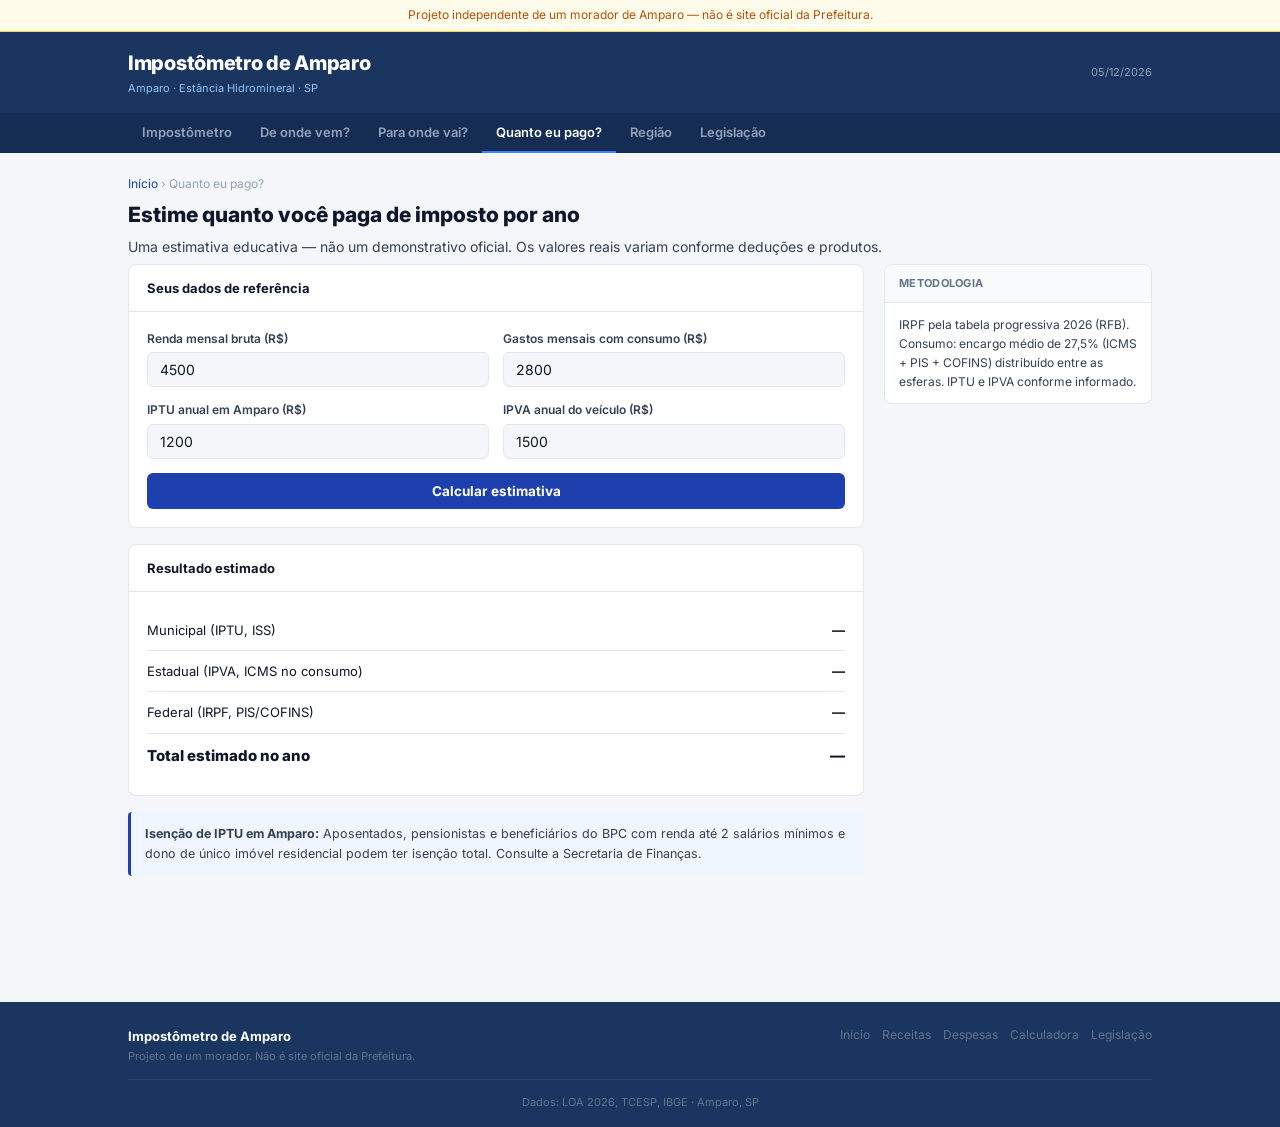
==== commit 579f7286: "Remove padroes AI e melhoria de UX - estrutura mais limpa e humana" ====
--- a/calculadora.html
+++ b/calculadora.html
@@ -3,8 +3,8 @@
 <head>
     <meta charset="UTF-8">
     <meta name="viewport" content="width=device-width, initial-scale=1.0">
-    <title>Quanto eu pago de imposto? — Impostômetro de Amparo</title>
-    <meta name="description" content="Simule sua contribuição tributária anual somando tributos municipais, estaduais e federais.">
+    <title>Quanto eu pago? — Impostômetro de Amparo</title>
+    <meta name="description" content="Estime sua contribuição tributária anual pelos três níveis de governo — municipal, estadual e federal.">
     <link rel="preconnect" href="https://fonts.googleapis.com">
     <link rel="preconnect" href="https://fonts.gstatic.com" crossorigin>
     <link href="https://fonts.googleapis.com/css2?family=Inter:wght@400;500;600;700;800&display=swap" rel="stylesheet">
@@ -12,17 +12,15 @@
 </head>
 <body>
 
-    <div class="citizen-strip">
-        Iniciativa independente de um morador de Amparo. Não é site oficial da Prefeitura.
-    </div>
+    <div class="notice-bar">Projeto independente de um morador de Amparo — não é site oficial da Prefeitura.</div>
 
     <header class="site-header">
-        <div class="container header-inner">
-            <a href="index.html" class="site-brand">
-                <h1>Impostômetro de Amparo</h1>
-                <div class="city-tag">Amparo &middot; Estância Hidromineral &middot; Estado de São Paulo</div>
+        <div class="container header-row">
+            <a href="index.html" class="brand">
+                <div class="brand-name">Impostômetro de Amparo</div>
+                <div class="brand-sub">Amparo · Estância Hidromineral · SP</div>
             </a>
-            <div class="header-meta">Atualizado em: <strong class="js-data-hoje">--/--/----</strong></div>
+            <div class="header-date"><span class="js-data-hoje">--/--/----</span></div>
         </div>
     </header>
 
@@ -30,30 +28,28 @@
         <div class="container">
             <ul class="nav-list">
                 <li><a href="index.html">Impostômetro</a></li>
-                <li><a href="tributos.html">De onde vem o dinheiro?</a></li>
+                <li><a href="tributos.html">De onde vem?</a></li>
                 <li><a href="retorno.html">Para onde vai?</a></li>
                 <li><a href="calculadora.html" class="active">Quanto eu pago?</a></li>
-                <li><a href="circuito.html">Comparativo Regional</a></li>
-                <li><a href="transparencia.html">Legislação e LAI</a></li>
+                <li><a href="circuito.html">Região</a></li>
+                <li><a href="transparencia.html">Legislação</a></li>
             </ul>
         </div>
     </nav>
 
-    <div class="page-banner">
-        <div class="container">
-            <div class="breadcrumb"><a href="index.html">Início</a> &rsaquo; Quanto eu pago?</div>
-            <h2>Quanto você paga de imposto por ano?</h2>
-            <p>Preencha os campos abaixo e descubra uma estimativa do que você contribui para as três esferas de governo.</p>
+    <div class="container pb">
+        <div class="page-head">
+            <div class="crumb"><a href="index.html">Início</a> › Quanto eu pago?</div>
+            <h2>Estime quanto você paga de imposto por ano</h2>
+            <p>Uma estimativa educativa — não um demonstrativo oficial. Os valores reais variam conforme deduções e produtos.</p>
         </div>
-    </div>
 
-    <div class="page-body">
-        <div class="container two-col">
+        <div class="layout">
             <div>
-                <div class="card">
-                    <div class="card-head">Preencha seus dados de referência</div>
-                    <div class="card-body">
-                        <div class="form-row">
+                <div class="section">
+                    <div class="section-title">Seus dados de referência</div>
+                    <div class="section-body">
+                        <div class="form-grid">
                             <div class="field">
                                 <label for="input-renda">Renda mensal bruta (R$)</label>
                                 <input type="number" id="input-renda" value="4500" min="0" step="100">
@@ -62,8 +58,6 @@
                                 <label for="input-consumo">Gastos mensais com consumo (R$)</label>
                                 <input type="number" id="input-consumo" value="2800" min="0" step="100">
                             </div>
-                        </div>
-                        <div class="form-row">
                             <div class="field">
                                 <label for="input-iptu">IPTU anual em Amparo (R$)</label>
                                 <input type="number" id="input-iptu" value="1200" min="0" step="50">
@@ -73,52 +67,44 @@
                                 <input type="number" id="input-ipva" value="1500" min="0" step="50">
                             </div>
                         </div>
-
-                        <button id="btn-calcular" class="btn" style="width: 100%; margin-top: 8px; padding: 12px;">Calcular minha estimativa</button>
+                        <button id="btn-calcular" class="btn btn-full">Calcular estimativa</button>
                     </div>
                 </div>
 
-                <div class="card">
-                    <div class="card-head">Estimativa de Contribuição Anual</div>
-                    <div class="card-body">
-                        <div class="result-row">
-                            <span>Tributos municipais (IPTU, ISS local)</span>
-                            <strong id="res-mun">R$ 0,00</strong>
+                <div class="section">
+                    <div class="section-title">Resultado estimado</div>
+                    <div class="section-body">
+                        <div class="result-line">
+                            <span>Municipal (IPTU, ISS)</span>
+                            <strong id="res-mun">—</strong>
                         </div>
-                        <div class="result-row">
-                            <span>Tributos estaduais (IPVA, ICMS no consumo)</span>
-                            <strong id="res-est">R$ 0,00</strong>
+                        <div class="result-line">
+                            <span>Estadual (IPVA, ICMS no consumo)</span>
+                            <strong id="res-est">—</strong>
                         </div>
-                        <div class="result-row">
-                            <span>Tributos federais (IRPF, PIS/COFINS)</span>
-                            <strong id="res-fed">R$ 0,00</strong>
+                        <div class="result-line">
+                            <span>Federal (IRPF, PIS/COFINS)</span>
+                            <strong id="res-fed">—</strong>
                         </div>
-                        <div class="result-row result-total">
+                        <div class="result-line result-total">
                             <span>Total estimado no ano</span>
-                            <span id="res-total">R$ 0,00</span>
+                            <span id="res-total">—</span>
                         </div>
                     </div>
                 </div>
 
-                <div class="warning-box">
-                    Esta é uma estimativa educativa, não um demonstrativo fiscal oficial. O cálculo usa alíquotas médias e a tabela do IRPF; o valor real pode variar conforme deduções, regimes tributários específicos e consumo de produtos com alíquotas diferenciadas.
-                </div>
-
-                <div class="card">
-                    <div class="card-head">Isenção de IPTU em Amparo</div>
-                    <div class="card-body">
-                        <p style="font-size: 13px; color: var(--muted); line-height: 1.6;">
-                            O Código Tributário Municipal prevê isenção integral do IPTU para aposentados, pensionistas e beneficiários do BPC que sejam proprietários de um único imóvel residencial no município e tenham renda familiar de até 2 salários mínimos. Informe-se na Secretaria de Finanças da Prefeitura ou pelo e-SIC.
-                        </p>
-                    </div>
+                <div class="note">
+                    <strong>Isenção de IPTU em Amparo:</strong> Aposentados, pensionistas e beneficiários do BPC com renda até 2 salários mínimos e dono de único imóvel residencial podem ter isenção total. Consulte a Secretaria de Finanças.
                 </div>
             </div>
 
             <aside>
-                <div class="side-card">
-                    <div class="side-head">Como foi calculado?</div>
-                    <div class="side-body">
-                        <p>IRPF: tabela progressiva 2026 (RFB). Consumo: encargo médio estimado de 27,5% sobre o gasto mensal (ICMS + PIS + COFINS) distribuído entre as esferas. IPTU e IPVA conforme valores informados.</p>
+                <div class="aside-section">
+                    <div class="aside-title">Metodologia</div>
+                    <div class="aside-body">
+                        <p style="font-size: 12px; line-height: 1.6; color: var(--ink-2);">
+                            IRPF pela tabela progressiva 2026 (RFB). Consumo: encargo médio de 27,5% (ICMS + PIS + COFINS) distribuído entre as esferas. IPTU e IPVA conforme informado.
+                        </p>
                     </div>
                 </div>
             </aside>
@@ -127,20 +113,20 @@
 
     <footer class="site-footer">
         <div class="container">
-            <div class="footer-inner">
+            <div class="footer-row">
                 <div>
-                    <div class="footer-brand">Impostômetro de Amparo</div>
-                    <div class="footer-note">Iniciativa de um morador. Dados de domínio público.</div>
+                    <div class="footer-name">Impostômetro de Amparo</div>
+                    <div class="footer-note">Projeto de um morador. Não é site oficial da Prefeitura.</div>
                 </div>
-                <ul class="footer-nav">
-                    <li><a href="index.html">Impostômetro</a></li>
+                <ul class="f-nav">
+                    <li><a href="index.html">Início</a></li>
                     <li><a href="tributos.html">Receitas</a></li>
                     <li><a href="retorno.html">Despesas</a></li>
                     <li><a href="calculadora.html">Calculadora</a></li>
                     <li><a href="transparencia.html">Legislação</a></li>
                 </ul>
             </div>
-            <div class="footer-bottom">Produzido por um morador de Amparo &middot; Não é site oficial da Prefeitura.</div>
+            <div class="footer-copy">Dados: LOA 2026, TCESP, IBGE · Amparo, SP</div>
         </div>
     </footer>
 
--- a/styles.css
+++ b/styles.css
@@ -1,28 +1,27 @@
 /* ==========================================================================
    IMPOSTÔMETRO DE AMPARO
-   Iniciativa independente de um morador.
+   Projeto independente de um morador.
    ========================================================================== */
 
 :root {
-    --blue-dark:    #1a3560;
-    --blue-mid:     #2563eb;
-    --blue-light:   #dbeafe;
-    --amber:        #d97706;
-    --amber-light:  #fef3c7;
-    --green:        #16a34a;
-
-    --bg:     #f5f7fa;
-    --card:   #ffffff;
-    --border: #e2e8f0;
-    --divider:#cbd5e1;
-
-    --text:   #0f172a;
-    --muted:  #475569;
-    --subtle: #94a3b8;
-
-    --radius: 10px;
-    --shadow: 0 1px 4px rgba(0,0,0,.08), 0 4px 16px rgba(0,0,0,.06);
-    --font: 'Inter', system-ui, -apple-system, sans-serif;
+    --ink:      #0f172a;
+    --ink-2:    #334155;
+    --ink-3:    #64748b;
+    --ink-4:    #94a3b8;
+
+    --blue:     #1e40af;
+    --blue-bg:  #1a3560;
+    --blue-lt:  #eff6ff;
+    --amber:    #b45309;
+    --amber-bg: #fffbeb;
+    --green:    #15803d;
+
+    --bg:       #f4f6f9;
+    --surface:  #ffffff;
+    --border:   #e2e8f0;
+
+    --r:        8px;
+    --font:     'Inter', system-ui, sans-serif;
 }
 
 *, *::before, *::after { box-sizing: border-box; margin: 0; padding: 0; }
@@ -30,436 +29,403 @@
 body {
     font-family: var(--font);
     background: var(--bg);
-    color: var(--text);
-    line-height: 1.6;
+    color: var(--ink);
+    line-height: 1.55;
     -webkit-font-smoothing: antialiased;
 }
 
+a { color: var(--blue); }
+
 .container {
-    max-width: 1080px;
+    max-width: 1060px;
     margin: 0 auto;
-    padding: 0 20px;
-}
-
-/* ---- CITIZEN NOTICE STRIP ---- */
-.citizen-strip {
-    background: var(--amber-light);
-    border-bottom: 1px solid #fde68a;
-    padding: 7px 0;
-    font-size: 12px;
-    color: #78350f;
+    padding: 0 18px;
+}
+
+/* ── Aviso independente ─────────────────────────────────── */
+.notice-bar {
+    background: var(--amber-bg);
+    border-bottom: 1px solid #fcd34d;
+    padding: 6px 18px;
+    font-size: 12px;
+    color: var(--amber);
     text-align: center;
 }
 
-/* ---- HEADER ---- */
+/* ── Cabeçalho ──────────────────────────────────────────── */
 .site-header {
-    background: var(--blue-dark);
-    padding: 18px 0 14px;
-}
-
-.header-inner {
+    background: var(--blue-bg);
+    padding: 16px 0;
+}
+
+.header-row {
     display: flex;
     justify-content: space-between;
     align-items: center;
     flex-wrap: wrap;
-    gap: 12px;
-}
-
-.site-brand {
+    gap: 10px;
+}
+
+.brand {
     text-decoration: none;
 }
 
-.site-brand h1 {
-    font-size: 22px;
+.brand-name {
+    font-size: 20px;
     font-weight: 800;
-    color: #ffffff;
-    letter-spacing: -0.5px;
-}
-
-.site-brand .city-tag {
-    font-size: 12px;
+    color: #fff;
+    letter-spacing: -.3px;
+}
+
+.brand-sub {
+    font-size: 11px;
     color: #93c5fd;
-    font-weight: 500;
-}
-
-.header-meta {
-    font-size: 12px;
+    margin-top: 1px;
+}
+
+.header-date {
+    font-size: 11px;
     color: #94a3b8;
     text-align: right;
 }
 
-/* ---- NAV ---- */
+/* ── Navegação ──────────────────────────────────────────── */
 .site-nav {
-    background: #162d55;
-    border-bottom: 2px solid var(--blue-mid);
+    background: #152d53;
 }
 
 .nav-list {
     display: flex;
     list-style: none;
     overflow-x: auto;
+    white-space: nowrap;
 }
 
 .nav-list a {
     display: block;
-    padding: 10px 16px;
+    padding: 9px 14px;
     font-size: 13px;
     font-weight: 600;
-    color: #cbd5e1;
+    color: #94a3b8;
     text-decoration: none;
-    white-space: nowrap;
     border-bottom: 2px solid transparent;
-    margin-bottom: -2px;
-}
-
-.nav-list a:hover  { color: #ffffff; }
-.nav-list a.active { color: #ffffff; border-bottom-color: #60a5fa; }
-
-/* ---- PAGE BANNER ---- */
-.page-banner {
-    background: var(--card);
-    border-bottom: 1px solid var(--border);
-    padding: 20px 0;
-    margin-bottom: 24px;
-}
-
-.page-banner h2 {
-    font-size: 22px;
+}
+
+.nav-list a:hover  { color: #fff; }
+.nav-list a.active { color: #fff; border-bottom-color: #3b82f6; }
+
+/* ── Cabeçalho da página interna ────────────────────────── */
+.page-head {
+    padding: 22px 0 6px;
+}
+
+.page-head h2 {
+    font-size: 21px;
     font-weight: 800;
-    color: var(--blue-dark);
-}
-
-.page-banner p {
+    color: var(--ink);
+}
+
+.page-head p {
     font-size: 14px;
-    color: var(--muted);
+    color: var(--ink-2);
     margin-top: 4px;
 }
 
-.breadcrumb {
-    font-size: 12px;
-    color: var(--subtle);
-    margin-bottom: 4px;
-}
-
-.breadcrumb a { color: var(--blue-mid); text-decoration: none; }
-
-/* ---- IMPOSTOMETRO CARD ---- */
-.impostometro-hero {
-    background: var(--blue-dark);
-    border-radius: var(--radius);
-    padding: 36px 32px;
-    margin-bottom: 24px;
-    position: relative;
-    overflow: hidden;
-}
-
-.impostometro-hero::before {
-    content: '';
-    position: absolute;
-    right: -40px; top: -40px;
-    width: 200px; height: 200px;
-    background: rgba(96,165,250,.08);
-    border-radius: 50%;
-}
-
-.impostometro-label {
-    font-size: 12px;
-    font-weight: 700;
-    color: #93c5fd;
+.crumb {
+    font-size: 12px;
+    color: var(--ink-4);
+    margin-bottom: 6px;
+}
+
+.crumb a { text-decoration: none; }
+
+/* ── Impostômetro ────────────────────────────────────────── */
+.meter-wrap {
+    background: var(--blue-bg);
+    border-radius: var(--r);
+    padding: 32px 28px 26px;
+    margin-bottom: 20px;
+}
+
+.meter-eyebrow {
+    font-size: 11px;
+    font-weight: 700;
+    color: #60a5fa;
     text-transform: uppercase;
-    letter-spacing: 1px;
-    margin-bottom: 8px;
-}
-
-.impostometro-value {
-    font-size: clamp(28px, 5vw, 48px);
+    letter-spacing: .8px;
+    margin-bottom: 10px;
+}
+
+.meter-number {
+    font-size: clamp(30px, 5.5vw, 52px);
     font-weight: 800;
-    color: #ffffff;
-    letter-spacing: -1px;
+    color: #fff;
+    letter-spacing: -1.5px;
     font-variant-numeric: tabular-nums;
-    line-height: 1.1;
-    margin-bottom: 10px;
-}
-
-.impostometro-rate {
+    line-height: 1;
+}
+
+.meter-sub {
+    margin-top: 10px;
     font-size: 13px;
     color: #93c5fd;
-}
-
-.impostometro-rate strong {
-    color: #fbbf24;
-}
-
-.impostometro-explain {
-    margin-top: 16px;
-    padding-top: 16px;
-    border-top: 1px solid rgba(255,255,255,.12);
+    line-height: 1.5;
+}
+
+.meter-sub strong { color: #fbbf24; }
+
+.meter-note {
+    margin-top: 14px;
+    padding-top: 14px;
+    border-top: 1px solid rgba(255,255,255,.1);
+    font-size: 12.5px;
+    color: #94a3b8;
+    line-height: 1.6;
+    max-width: 680px;
+}
+
+/* ── Grid de stats ───────────────────────────────────────── */
+.stats-row {
+    display: grid;
+    grid-template-columns: repeat(auto-fit, minmax(150px, 1fr));
+    gap: 12px;
+    margin-bottom: 20px;
+}
+
+.stat {
+    background: var(--surface);
+    border: 1px solid var(--border);
+    border-radius: var(--r);
+    padding: 14px 16px;
+}
+
+.stat-val {
+    font-size: 20px;
+    font-weight: 800;
+    color: var(--ink);
+    font-variant-numeric: tabular-nums;
+}
+
+.stat-label {
+    font-size: 11px;
+    color: var(--ink-3);
+    margin-top: 3px;
+    line-height: 1.4;
+}
+
+/* ── Grade de links de seções ───────────────────────────── */
+.section-links {
+    display: grid;
+    grid-template-columns: repeat(auto-fill, minmax(210px, 1fr));
+    gap: 12px;
+    margin-bottom: 22px;
+}
+
+.sec-link {
+    display: block;
+    background: var(--surface);
+    border: 1px solid var(--border);
+    border-radius: var(--r);
+    padding: 16px;
+    text-decoration: none;
+    color: var(--ink);
+    transition: border-color .15s, box-shadow .15s;
+}
+
+.sec-link:hover {
+    border-color: var(--blue);
+    box-shadow: 0 2px 8px rgba(37,99,235,.1);
+}
+
+.sec-link-title {
+    font-size: 14px;
+    font-weight: 700;
+    color: var(--blue);
+    margin-bottom: 4px;
+}
+
+.sec-link-desc {
+    font-size: 12px;
+    color: var(--ink-3);
+    line-height: 1.45;
+}
+
+/* ── Layout de duas colunas ─────────────────────────────── */
+.layout {
+    display: grid;
+    grid-template-columns: 1fr 268px;
+    gap: 20px;
+    align-items: start;
+    padding-bottom: 36px;
+}
+
+@media (max-width: 840px) {
+    .layout { grid-template-columns: 1fr; }
+}
+
+/* ── Seções de conteúdo ─────────────────────────────────── */
+.section {
+    background: var(--surface);
+    border: 1px solid var(--border);
+    border-radius: var(--r);
+    margin-bottom: 16px;
+    overflow: hidden;
+}
+
+.section-title {
+    padding: 13px 18px;
     font-size: 13px;
-    color: #cbd5e1;
-    line-height: 1.6;
-}
-
-/* ---- CARDS ---- */
-.card {
-    background: var(--card);
-    border: 1px solid var(--border);
-    border-radius: var(--radius);
-    box-shadow: var(--shadow);
-    margin-bottom: 20px;
-    overflow: hidden;
-}
-
-.card-head {
-    padding: 14px 20px;
+    font-weight: 700;
+    color: var(--ink);
     border-bottom: 1px solid var(--border);
-    font-size: 14px;
-    font-weight: 700;
-    color: var(--blue-dark);
-}
-
-.card-body {
-    padding: 20px;
-}
-
-/* ---- MODULE GRID ---- */
-.module-grid {
-    display: grid;
-    grid-template-columns: repeat(auto-fill, minmax(220px, 1fr));
-    gap: 14px;
-    margin-bottom: 24px;
-}
-
-.module-card {
-    background: var(--card);
-    border: 1px solid var(--border);
-    border-left: 4px solid var(--blue-mid);
-    border-radius: var(--radius);
-    padding: 18px 16px;
-    text-decoration: none;
-    color: var(--text);
-    box-shadow: 0 1px 3px rgba(0,0,0,.06);
-    transition: box-shadow .15s, transform .15s;
-    display: block;
-}
-
-.module-card:hover {
-    box-shadow: 0 4px 16px rgba(0,0,0,.1);
-    transform: translateY(-2px);
-}
-
-.module-card .mc-title {
-    font-size: 14px;
-    font-weight: 700;
-    color: var(--blue-dark);
-    margin-bottom: 4px;
-}
-
-.module-card .mc-desc {
-    font-size: 12px;
-    color: var(--muted);
-    line-height: 1.5;
-}
-
-/* ---- KPI STRIP ---- */
-.kpi-strip {
-    display: grid;
-    grid-template-columns: repeat(auto-fill, minmax(160px, 1fr));
-    gap: 14px;
-    margin-bottom: 24px;
-}
-
-.kpi-box {
-    background: var(--card);
-    border: 1px solid var(--border);
-    border-radius: var(--radius);
-    padding: 16px;
-    box-shadow: 0 1px 3px rgba(0,0,0,.05);
-}
-
-.kpi-val {
-    font-size: 22px;
-    font-weight: 800;
-    color: var(--blue-dark);
-    font-variant-numeric: tabular-nums;
-}
-
-.kpi-lbl {
-    font-size: 11px;
-    color: var(--muted);
-    margin-top: 2px;
-}
-
-/* ---- TABLES ---- */
-.data-table {
+}
+
+.section-body {
+    padding: 18px;
+}
+
+/* ── Tabelas ────────────────────────────────────────────── */
+.tbl {
     width: 100%;
     border-collapse: collapse;
     font-size: 13px;
 }
 
-.data-table th {
-    background: var(--blue-dark);
-    color: #ffffff;
+.tbl th {
+    font-size: 10.5px;
+    font-weight: 700;
+    text-transform: uppercase;
+    color: var(--ink-3);
+    padding: 8px 12px;
+    border-bottom: 2px solid var(--border);
+    text-align: left;
+    background: #f8fafc;
+}
+
+.tbl td {
+    padding: 9px 12px;
+    border-bottom: 1px solid var(--border);
+    color: var(--ink-2);
+}
+
+.tbl tr:last-child td { border-bottom: none; }
+.tbl tr:hover td { background: #f8fafc; }
+
+.tbl .num { text-align: right; font-variant-numeric: tabular-nums; font-weight: 600; color: var(--ink); }
+
+.tbl tr.highlight td { background: #eff6ff; font-weight: 700; color: var(--ink); }
+
+/* ── Badges ─────────────────────────────────────────────── */
+.tag {
+    display: inline-block;
+    padding: 1px 7px;
+    font-size: 10px;
+    font-weight: 700;
+    border-radius: 3px;
+    text-transform: uppercase;
+}
+.tag-mun { background: #dbeafe; color: #1d4ed8; }
+.tag-est { background: #fef3c7; color: #92400e; }
+.tag-fed { background: #dcfce7; color: #166534; }
+
+/* ── Sidebar ────────────────────────────────────────────── */
+.aside-section {
+    background: var(--surface);
+    border: 1px solid var(--border);
+    border-radius: var(--r);
+    margin-bottom: 14px;
+    overflow: hidden;
+}
+
+.aside-title {
+    padding: 10px 14px;
     font-size: 11px;
     font-weight: 700;
-    padding: 9px 14px;
-    text-align: left;
     text-transform: uppercase;
-}
-
-.data-table td {
-    padding: 10px 14px;
+    color: var(--ink-3);
     border-bottom: 1px solid var(--border);
-}
-
-.data-table tr:nth-child(even) td { background: #f8fafc; }
-
-.num { text-align: right; font-variant-numeric: tabular-nums; font-weight: 600; }
-
-/* ---- TAGS ---- */
-.badge {
-    display: inline-block;
-    padding: 2px 8px;
-    font-size: 10px;
-    font-weight: 700;
-    border-radius: 4px;
-    text-transform: uppercase;
-}
-.badge-mun { background: var(--blue-light); color: var(--blue-mid); }
-.badge-est { background: #fef3c7; color: #92400e; }
-.badge-fed { background: #dcfce7; color: #166534; }
-
-/* ---- LAYOUT GRID ---- */
-.two-col {
-    display: grid;
-    grid-template-columns: 1fr 280px;
-    gap: 24px;
-    align-items: start;
-}
-
-@media (max-width: 860px) {
-    .two-col { grid-template-columns: 1fr; }
-}
-
-/* ---- SIDEBAR ---- */
-.side-card {
-    background: var(--card);
-    border: 1px solid var(--border);
-    border-radius: var(--radius);
-    overflow: hidden;
-    margin-bottom: 16px;
-    box-shadow: 0 1px 3px rgba(0,0,0,.05);
-}
-
-.side-head {
-    background: var(--blue-dark);
-    color: #ffffff;
-    font-size: 12px;
-    font-weight: 700;
-    padding: 8px 14px;
-    text-transform: uppercase;
-}
-
-.side-body {
+    background: #f8fafc;
+    letter-spacing: .3px;
+}
+
+.aside-body {
     padding: 12px 14px;
-    font-size: 12px;
-    color: var(--muted);
-}
-
-.side-list { list-style: none; }
-
-.side-row {
+}
+
+.kv-list { list-style: none; }
+
+.kv {
     display: flex;
     justify-content: space-between;
-    padding: 6px 0;
+    align-items: center;
+    padding: 7px 0;
     border-bottom: 1px solid var(--border);
     font-size: 12px;
 }
 
-.side-row:last-child { border-bottom: none; }
-
-/* ---- FORM ---- */
-.form-row {
+.kv:last-child { border-bottom: none; }
+
+.kv-key   { color: var(--ink-2); }
+.kv-value { font-weight: 700; color: var(--ink); }
+.kv-value.ok { color: var(--green); }
+
+/* ── Formulário ─────────────────────────────────────────── */
+.form-grid {
     display: grid;
     grid-template-columns: 1fr 1fr;
-    gap: 12px;
-    margin-bottom: 12px;
-}
-
-@media (max-width: 560px) { .form-row { grid-template-columns: 1fr; } }
+    gap: 14px;
+    margin-bottom: 14px;
+}
+
+@media (max-width: 540px) { .form-grid { grid-template-columns: 1fr; } }
 
 .field label {
     display: block;
-    font-size: 11px;
-    font-weight: 700;
-    color: var(--muted);
-    text-transform: uppercase;
+    font-size: 12px;
+    font-weight: 600;
+    color: var(--ink-2);
     margin-bottom: 4px;
 }
 
 .field input {
     width: 100%;
-    padding: 9px 12px;
+    padding: 8px 12px;
     border: 1px solid var(--border);
     border-radius: 6px;
     font-size: 14px;
     font-family: var(--font);
-    color: var(--text);
+    color: var(--ink);
+    background: var(--bg);
 }
 
 .field input:focus {
-    outline: 2px solid var(--blue-mid);
-    border-color: var(--blue-mid);
-}
-
-/* ---- BUTTONS ---- */
+    outline: 2px solid var(--blue);
+    border-color: var(--blue);
+    background: var(--surface);
+}
+
+/* ── Botão ──────────────────────────────────────────────── */
 .btn {
     display: inline-block;
-    background: var(--blue-mid);
-    color: #ffffff;
-    font-size: 13px;
-    font-weight: 700;
-    padding: 9px 18px;
+    background: var(--blue);
+    color: #fff;
+    font-size: 13.5px;
+    font-weight: 700;
+    padding: 10px 20px;
     border: none;
     border-radius: 6px;
     cursor: pointer;
     font-family: var(--font);
     text-decoration: none;
-}
-
-.btn:hover { background: #1d4ed8; }
-.btn-sm { font-size: 11px; padding: 5px 10px; }
-
-/* ---- INFO BOX ---- */
-.info-box {
-    background: var(--blue-light);
-    border-left: 4px solid var(--blue-mid);
-    border-radius: 6px;
-    padding: 14px 16px;
-    font-size: 13px;
-    color: #1e3a8a;
-    line-height: 1.6;
-    margin: 16px 0;
-}
-
-.warning-box {
-    background: var(--amber-light);
-    border-left: 4px solid var(--amber);
-    border-radius: 6px;
-    padding: 14px 16px;
-    font-size: 13px;
-    color: #78350f;
-    line-height: 1.6;
-    margin: 16px 0;
-}
-
-/* ---- CHART ---- */
-.chart-wrap {
-    height: 260px;
-    position: relative;
-}
-
-/* ---- RESULT TABLE ---- */
-.result-row {
+    transition: background .12s;
+}
+
+.btn:hover { background: #1d4ed8; color: #fff; }
+.btn-full  { width: 100%; text-align: center; }
+.btn-sm    { font-size: 11px; padding: 5px 10px; }
+
+/* ── Resultado trimestre calculadora ────────────────────── */
+.result-line {
     display: flex;
     justify-content: space-between;
     align-items: center;
@@ -468,39 +434,79 @@
     font-size: 13px;
 }
 
+.result-line:last-child { border-bottom: none; }
+
 .result-total {
     font-size: 15px;
     font-weight: 800;
-    color: var(--blue-dark);
-}
-
-/* ---- FOOTER ---- */
+    color: var(--ink);
+}
+
+/* ── Notas e alertas ─────────────────────────────────────── */
+.note {
+    font-size: 12.5px;
+    color: var(--ink-2);
+    line-height: 1.6;
+    padding: 12px 14px;
+    background: var(--blue-lt);
+    border-left: 3px solid var(--blue);
+    border-radius: 4px;
+    margin: 14px 0;
+}
+
+.alert {
+    font-size: 12.5px;
+    color: var(--amber);
+    line-height: 1.6;
+    padding: 12px 14px;
+    background: var(--amber-bg);
+    border-left: 3px solid currentColor;
+    border-radius: 4px;
+    margin: 14px 0;
+}
+
+/* ── Gráfico ────────────────────────────────────────────── */
+.chart-wrap { height: 240px; position: relative; }
+
+/* ── Rodapé ─────────────────────────────────────────────── */
 .site-footer {
-    background: var(--blue-dark);
-    color: #94a3b8;
-    padding: 28px 0 20px;
-    margin-top: 48px;
-    font-size: 12px;
-}
-
-.footer-inner {
+    background: var(--blue-bg);
+    color: #64748b;
+    font-size: 12px;
+    padding: 24px 0 16px;
+    margin-top: 40px;
+}
+
+.footer-row {
     display: flex;
     justify-content: space-between;
     flex-wrap: wrap;
-    gap: 16px;
-    padding-bottom: 16px;
-    border-bottom: 1px solid rgba(255,255,255,.1);
-    margin-bottom: 16px;
-}
-
-.footer-brand { color: #ffffff; font-size: 14px; font-weight: 700; }
-.footer-note  { margin-top: 4px; font-size: 11px; color: #64748b; }
-
-.footer-nav { display: flex; gap: 14px; list-style: none; flex-wrap: wrap; }
-.footer-nav a { color: #94a3b8; text-decoration: none; }
-.footer-nav a:hover { color: #ffffff; }
-
-.footer-bottom { text-align: center; font-size: 11px; color: #475569; }
-
-/* ---- MAIN WRAPPER ---- */
-.page-body { padding-bottom: 40px; }
+    gap: 14px;
+    padding-bottom: 14px;
+    border-bottom: 1px solid rgba(255,255,255,.07);
+    margin-bottom: 14px;
+}
+
+.footer-name { font-size: 13px; font-weight: 700; color: #fff; }
+.footer-note { font-size: 11px; margin-top: 2px; }
+
+.f-nav { display: flex; gap: 12px; list-style: none; flex-wrap: wrap; }
+.f-nav a { color: #64748b; text-decoration: none; }
+.f-nav a:hover { color: #fff; }
+
+.footer-copy { text-align: center; font-size: 11px; }
+
+/* ── Select ─────────────────────────────────────────────── */
+.exer-select {
+    font-family: var(--font);
+    font-size: 12px;
+    padding: 4px 8px;
+    border: 1px solid #334155;
+    border-radius: 4px;
+    background: #1e3a6e;
+    color: #cbd5e1;
+}
+
+/* ── Util ───────────────────────────────────────────────── */
+.mt-0 { margin-top: 0 !important; }
+.pb   { padding-bottom: 36px; }
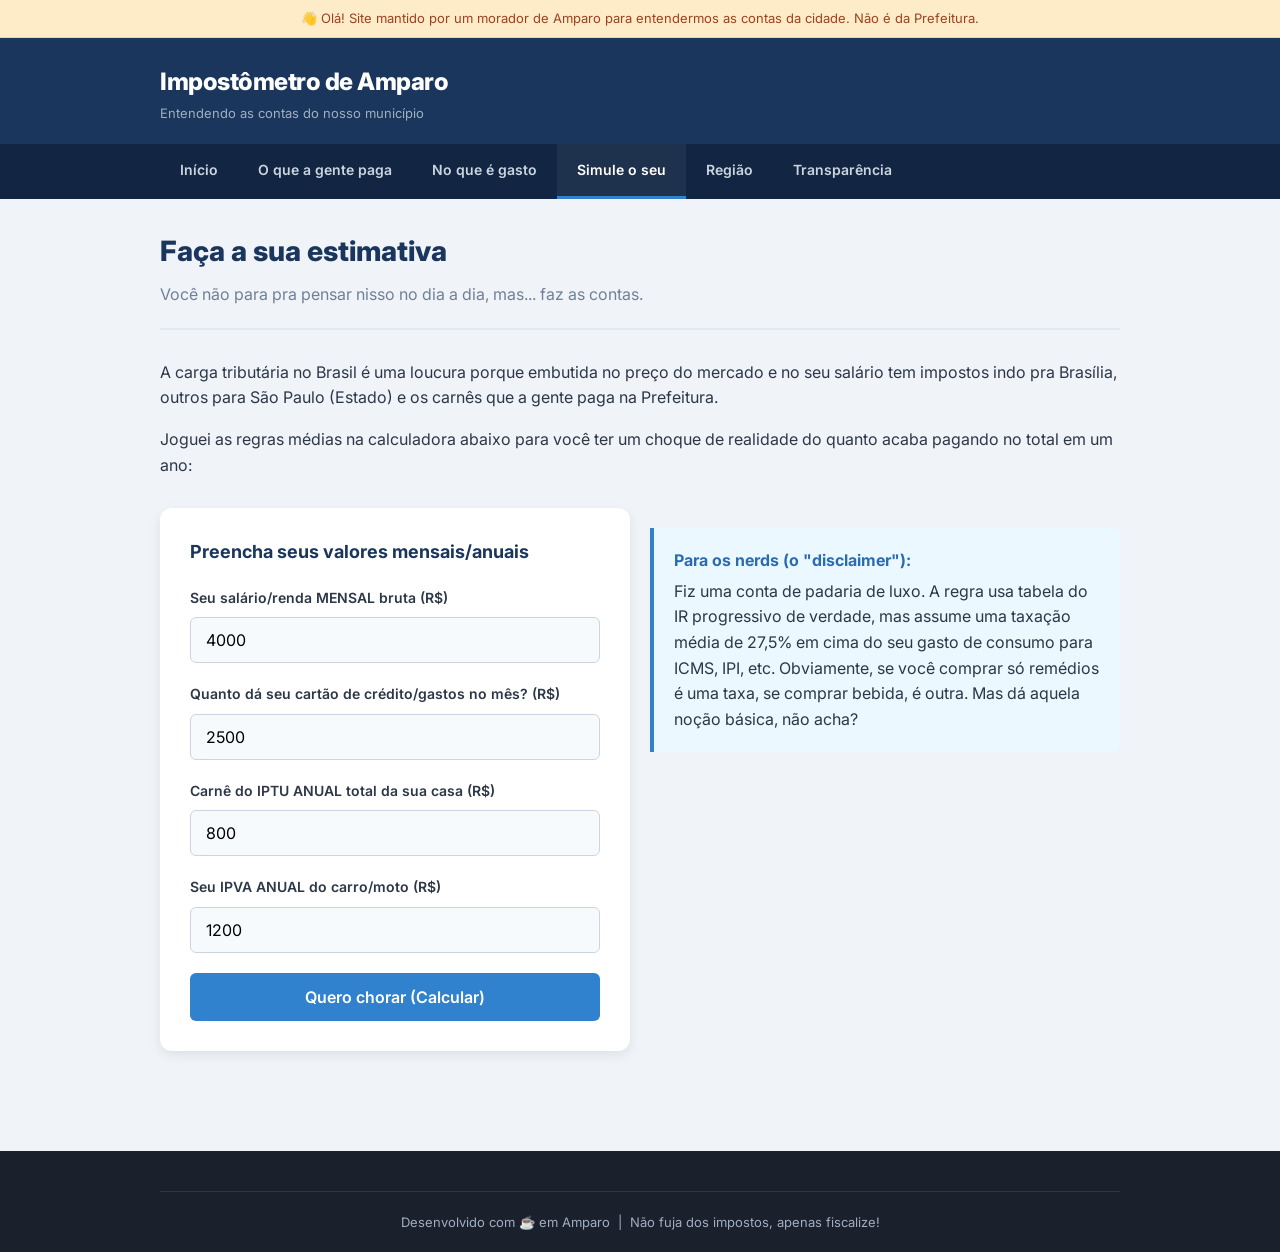
==== commit de7bca17: "Remocao definitiva da cara de IA: layout blog-like, variaveis pt-BR, copy conversacional e menu resp" ====
--- a/calculadora.html
+++ b/calculadora.html
@@ -3,130 +3,117 @@
 <head>
     <meta charset="UTF-8">
     <meta name="viewport" content="width=device-width, initial-scale=1.0">
-    <title>Quanto eu pago? — Impostômetro de Amparo</title>
-    <meta name="description" content="Estime sua contribuição tributária anual pelos três níveis de governo — municipal, estadual e federal.">
-    <link rel="preconnect" href="https://fonts.googleapis.com">
-    <link rel="preconnect" href="https://fonts.gstatic.com" crossorigin>
-    <link href="https://fonts.googleapis.com/css2?family=Inter:wght@400;500;600;700;800&display=swap" rel="stylesheet">
+    <title>Calculadora de Impostos - Impostômetro de Amparo</title>
+    <link href="https://fonts.googleapis.com/css2?family=Inter:wght@400;600;800&display=swap" rel="stylesheet">
     <link rel="stylesheet" href="styles.css">
 </head>
 <body>
 
-    <div class="notice-bar">Projeto independente de um morador de Amparo — não é site oficial da Prefeitura.</div>
+    <div class="faixa-aviso">
+        👋 Olá! Site mantido por um morador de Amparo para entendermos as contas da cidade. Não é da Prefeitura.
+    </div>
 
-    <header class="site-header">
-        <div class="container header-row">
-            <a href="index.html" class="brand">
-                <div class="brand-name">Impostômetro de Amparo</div>
-                <div class="brand-sub">Amparo · Estância Hidromineral · SP</div>
+    <header class="topo-site">
+        <div class="conteiner topo-flex">
+            <a href="index.html" class="logo-link">
+                <div class="logo-titulo">Impostômetro de Amparo</div>
+                <div class="logo-sub">Entendendo as contas do nosso município</div>
             </a>
-            <div class="header-date"><span class="js-data-hoje">--/--/----</span></div>
         </div>
     </header>
 
-    <nav class="site-nav">
-        <div class="container">
-            <ul class="nav-list">
-                <li><a href="index.html">Impostômetro</a></li>
-                <li><a href="tributos.html">De onde vem?</a></li>
-                <li><a href="retorno.html">Para onde vai?</a></li>
-                <li><a href="calculadora.html" class="active">Quanto eu pago?</a></li>
+    <nav class="barra-menu">
+        <div class="conteiner">
+            <button id="btn-menu" class="menu-toggle">Menu ☰</button>
+            <ul id="menu-principal" class="lista-menu">
+                <li><a href="index.html">Início</a></li>
+                <li><a href="tributos.html">O que a gente paga</a></li>
+                <li><a href="retorno.html">No que é gasto</a></li>
+                <li><a href="calculadora.html" class="ativo">Simule o seu</a></li>
                 <li><a href="circuito.html">Região</a></li>
-                <li><a href="transparencia.html">Legislação</a></li>
+                <li><a href="transparencia.html">Transparência</a></li>
             </ul>
         </div>
     </nav>
 
-    <div class="container pb">
-        <div class="page-head">
-            <div class="crumb"><a href="index.html">Início</a> › Quanto eu pago?</div>
-            <h2>Estime quanto você paga de imposto por ano</h2>
-            <p>Uma estimativa educativa — não um demonstrativo oficial. Os valores reais variam conforme deduções e produtos.</p>
+    <main class="conteiner">
+        <div class="cabecalho-pagina">
+            <h1 class="titulo-pagina">Faça a sua estimativa</h1>
+            <p class="subtitulo-pagina">Você não para pra pensar nisso no dia a dia, mas... faz as contas.</p>
         </div>
 
-        <div class="layout">
-            <div>
-                <div class="section">
-                    <div class="section-title">Seus dados de referência</div>
-                    <div class="section-body">
-                        <div class="form-grid">
-                            <div class="field">
-                                <label for="input-renda">Renda mensal bruta (R$)</label>
-                                <input type="number" id="input-renda" value="4500" min="0" step="100">
-                            </div>
-                            <div class="field">
-                                <label for="input-consumo">Gastos mensais com consumo (R$)</label>
-                                <input type="number" id="input-consumo" value="2800" min="0" step="100">
-                            </div>
-                            <div class="field">
-                                <label for="input-iptu">IPTU anual em Amparo (R$)</label>
-                                <input type="number" id="input-iptu" value="1200" min="0" step="50">
-                            </div>
-                            <div class="field">
-                                <label for="input-ipva">IPVA anual do veículo (R$)</label>
-                                <input type="number" id="input-ipva" value="1500" min="0" step="50">
-                            </div>
-                        </div>
-                        <button id="btn-calcular" class="btn btn-full">Calcular estimativa</button>
+        <div class="conteudo-texto">
+            <p>A carga tributária no Brasil é uma loucura porque embutida no preço do mercado e no seu salário tem impostos indo pra Brasília, outros para São Paulo (Estado) e os carnês que a gente paga na Prefeitura.</p>
+            <p>Joguei as regras médias na calculadora abaixo para você ter um choque de realidade do quanto acaba pagando no total em um ano:</p>
+            
+            <div class="duas-colunas" style="margin-top: 30px;">
+                <!-- Formulário -->
+                <div class="area-calculadora">
+                    <h3 style="margin: 0 0 20px 0; font-size: 18px;">Preencha seus valores mensais/anuais</h3>
+                    
+                    <div class="grupo-form">
+                        <label for="renda">Seu salário/renda MENSAL bruta (R$)</label>
+                        <input type="number" id="renda" class="controle-input" value="4000" placeholder="Ex: 4000">
                     </div>
+                    
+                    <div class="grupo-form">
+                        <label for="consumo">Quanto dá seu cartão de crédito/gastos no mês? (R$)</label>
+                        <input type="number" id="consumo" class="controle-input" value="2500" placeholder="Ex: 2500">
+                    </div>
+
+                    <div class="grupo-form">
+                        <label for="iptu">Carnê do IPTU ANUAL total da sua casa (R$)</label>
+                        <input type="number" id="iptu" class="controle-input" value="800" placeholder="O que você paga em Amparo">
+                    </div>
+
+                    <div class="grupo-form">
+                        <label for="ipva">Seu IPVA ANUAL do carro/moto (R$)</label>
+                        <input type="number" id="ipva" class="controle-input" value="1200" placeholder="Se não tiver, ponha zero">
+                    </div>
+
+                    <button id="btn-calcula" class="btn-acao">Quero chorar (Calcular)</button>
                 </div>
 
-                <div class="section">
-                    <div class="section-title">Resultado estimado</div>
-                    <div class="section-body">
-                        <div class="result-line">
-                            <span>Municipal (IPTU, ISS)</span>
-                            <strong id="res-mun">—</strong>
+                <!-- Resultado -->
+                <div>
+                    <div id="area-resultado" class="area-resultado" style="display: none;">
+                        <h3 style="margin-top: 0;">Estimativa da facada anual</h3>
+                        <p style="font-size: 13px; color: #718096; margin-bottom: 20px;">Isso aqui simula quanto de imposto (direto e do supermercado/loja) deve voar da sua mão em 1 ano pra cada gaveta.</p>
+                        
+                        <div class="linha-resultado">
+                            <span>Prefeitura de Amparo <strong>(IPTU + repasses do que você compra)</strong></span>
+                            <span class="col-numero" id="total-mun">R$ 0</span>
                         </div>
-                        <div class="result-line">
-                            <span>Estadual (IPVA, ICMS no consumo)</span>
-                            <strong id="res-est">—</strong>
+                        <div class="linha-resultado">
+                            <span>Estado de SP <strong>(IPVA + ICMS)</strong></span>
+                            <span class="col-numero" id="total-est">R$ 0</span>
                         </div>
-                        <div class="result-line">
-                            <span>Federal (IRPF, PIS/COFINS)</span>
-                            <strong id="res-fed">—</strong>
+                        <div class="linha-resultado">
+                            <span>Governo Federal <strong>(IRRF salário + PIS/COFINS)</strong></span>
+                            <span class="col-numero" id="total-fed">R$ 0</span>
                         </div>
-                        <div class="result-line result-total">
-                            <span>Total estimado no ano</span>
-                            <span id="res-total">—</span>
+                        
+                        <div class="linha-resultado">
+                            <span>Tributos no ano todo:</span>
+                            <span class="col-numero" id="total-tudo">R$ 0</span>
                         </div>
                     </div>
-                </div>
 
-                <div class="note">
-                    <strong>Isenção de IPTU em Amparo:</strong> Aposentados, pensionistas e beneficiários do BPC com renda até 2 salários mínimos e dono de único imóvel residencial podem ter isenção total. Consulte a Secretaria de Finanças.
+                    <div class="caixa-dica" style="margin-top: 20px;">
+                        <strong>Para os nerds (o "disclaimer"):</strong>
+                        Fiz uma conta de padaria de luxo. A regra usa tabela do IR progressivo de verdade, mas assume uma taxação média de 27,5% em cima do seu gasto de consumo para ICMS, IPI, etc. Obviamente, se você comprar só remédios é uma taxa, se comprar bebida, é outra. Mas dá aquela noção básica, não acha?
+                    </div>
                 </div>
             </div>
 
-            <aside>
-                <div class="aside-section">
-                    <div class="aside-title">Metodologia</div>
-                    <div class="aside-body">
-                        <p style="font-size: 12px; line-height: 1.6; color: var(--ink-2);">
-                            IRPF pela tabela progressiva 2026 (RFB). Consumo: encargo médio de 27,5% (ICMS + PIS + COFINS) distribuído entre as esferas. IPTU e IPVA conforme informado.
-                        </p>
-                    </div>
-                </div>
-            </aside>
         </div>
-    </div>
+    </main>
 
-    <footer class="site-footer">
-        <div class="container">
-            <div class="footer-row">
-                <div>
-                    <div class="footer-name">Impostômetro de Amparo</div>
-                    <div class="footer-note">Projeto de um morador. Não é site oficial da Prefeitura.</div>
-                </div>
-                <ul class="f-nav">
-                    <li><a href="index.html">Início</a></li>
-                    <li><a href="tributos.html">Receitas</a></li>
-                    <li><a href="retorno.html">Despesas</a></li>
-                    <li><a href="calculadora.html">Calculadora</a></li>
-                    <li><a href="transparencia.html">Legislação</a></li>
-                </ul>
+    <footer class="rodape-site">
+        <div class="conteiner">
+            <div class="rodape-creditos">
+                Desenvolvido com ☕ em Amparo &nbsp;|&nbsp; Não fuja dos impostos, apenas fiscalize!
             </div>
-            <div class="footer-copy">Dados: LOA 2026, TCESP, IBGE · Amparo, SP</div>
         </div>
     </footer>
 
--- a/styles.css
+++ b/styles.css
@@ -1,512 +1,506 @@
 /* ==========================================================================
    IMPOSTÔMETRO DE AMPARO
-   Projeto independente de um morador.
+   CSS Customizado (Sem Frameworks)
    ========================================================================== */
 
+/* Cores Padrão */
 :root {
-    --ink:      #0f172a;
-    --ink-2:    #334155;
-    --ink-3:    #64748b;
-    --ink-4:    #94a3b8;
-
-    --blue:     #1e40af;
-    --blue-bg:  #1a3560;
-    --blue-lt:  #eff6ff;
-    --amber:    #b45309;
-    --amber-bg: #fffbeb;
-    --green:    #15803d;
-
-    --bg:       #f4f6f9;
-    --surface:  #ffffff;
-    --border:   #e2e8f0;
-
-    --r:        8px;
-    --font:     'Inter', system-ui, sans-serif;
-}
-
-*, *::before, *::after { box-sizing: border-box; margin: 0; padding: 0; }
+    --cor-fundo: #f0f4f8;
+    --cor-texto: #2d3748;
+    --cor-texto-claro: #718096;
+    
+    --cor-principal: #1a365d;
+    --cor-destaque: #3182ce;
+    --cor-alerta: #ed8936;
+    --cor-alerta-fundo: #feebc8;
+    
+    --cor-borda: #e2e8f0;
+    --cor-card: #ffffff;
+    
+    --sombra-leve: 0 2px 5px rgba(0,0,0,0.05);
+    --sombra-media: 0 4px 12px rgba(0,0,0,0.08);
+}
+
+/* Reset Básico */
+* {
+    margin: 0;
+    padding: 0;
+    box-sizing: border-box;
+}
 
 body {
-    font-family: var(--font);
-    background: var(--bg);
-    color: var(--ink);
-    line-height: 1.55;
-    -webkit-font-smoothing: antialiased;
-}
-
-a { color: var(--blue); }
-
-.container {
-    max-width: 1060px;
+    font-family: 'Inter', -apple-system, BlinkMacSystemFont, "Segoe UI", Helvetica, Arial, sans-serif;
+    background-color: var(--cor-fundo);
+    color: var(--cor-texto);
+    line-height: 1.6;
+}
+
+a {
+    color: var(--cor-destaque);
+    text-decoration: none;
+    transition: color 0.2s;
+}
+
+a:hover {
+    color: var(--cor-principal);
+}
+
+.conteiner {
+    max-width: 1000px;
     margin: 0 auto;
-    padding: 0 18px;
-}
-
-/* ── Aviso independente ─────────────────────────────────── */
-.notice-bar {
-    background: var(--amber-bg);
-    border-bottom: 1px solid #fcd34d;
-    padding: 6px 18px;
-    font-size: 12px;
-    color: var(--amber);
+    padding: 0 20px;
+}
+
+/* ---------------------------------------------------
+   Aviso Local
+--------------------------------------------------- */
+.faixa-aviso {
+    background-color: var(--cor-alerta-fundo);
+    color: #9c4221;
     text-align: center;
-}
-
-/* ── Cabeçalho ──────────────────────────────────────────── */
-.site-header {
-    background: var(--blue-bg);
-    padding: 16px 0;
-}
-
-.header-row {
+    padding: 8px 15px;
+    font-size: 13px;
+    border-bottom: 1px solid #fbd38d;
+}
+
+/* ---------------------------------------------------
+   Cabeçalho Principal
+--------------------------------------------------- */
+.topo-site {
+    background-color: var(--cor-principal);
+    color: white;
+    padding: 25px 0 20px;
+}
+
+.topo-flex {
     display: flex;
     justify-content: space-between;
     align-items: center;
     flex-wrap: wrap;
-    gap: 10px;
-}
-
-.brand {
-    text-decoration: none;
-}
-
-.brand-name {
-    font-size: 20px;
+    gap: 15px;
+}
+
+.logo-link {
+    color: white;
+}
+
+.logo-titulo {
+    font-size: 24px;
     font-weight: 800;
-    color: #fff;
-    letter-spacing: -.3px;
-}
-
-.brand-sub {
-    font-size: 11px;
-    color: #93c5fd;
-    margin-top: 1px;
-}
-
-.header-date {
-    font-size: 11px;
-    color: #94a3b8;
-    text-align: right;
-}
-
-/* ── Navegação ──────────────────────────────────────────── */
-.site-nav {
-    background: #152d53;
-}
-
-.nav-list {
+    letter-spacing: -0.5px;
+    margin-bottom: 2px;
+}
+
+.logo-sub {
+    font-size: 13px;
+    color: #a0aec0;
+    font-weight: 400;
+}
+
+/* Menu de Navegação */
+.barra-menu {
+    background-color: #122643;
+    position: relative;
+}
+
+/* Botão mobile */
+.menu-toggle {
+    display: none;
+    width: 100%;
+    background: transparent;
+    color: white;
+    border: none;
+    padding: 15px;
+    font-size: 15px;
+    font-weight: bold;
+    text-align: left;
+    cursor: pointer;
+}
+
+.lista-menu {
     display: flex;
     list-style: none;
-    overflow-x: auto;
-    white-space: nowrap;
-}
-
-.nav-list a {
-    display: block;
-    padding: 9px 14px;
-    font-size: 13px;
+}
+
+.lista-menu li {
+    margin: 0;
+}
+
+.lista-menu a {
+    display: inline-block;
+    padding: 15px 20px;
+    color: #cbd5e0;
+    font-size: 14px;
     font-weight: 600;
-    color: #94a3b8;
+    border-bottom: 3px solid transparent;
+}
+
+.lista-menu a:hover,
+.lista-menu a.ativo {
+    color: white;
+    border-bottom-color: var(--cor-destaque);
+    background-color: rgba(255,255,255,0.05);
+}
+
+@media (max-width: 768px) {
+    .menu-toggle {
+        display: block;
+    }
+    .lista-menu {
+        display: none; /* Escondido por padrao no mobile */
+        flex-direction: column;
+        width: 100%;
+    }
+    .lista-menu.mostrar {
+        display: flex;
+    }
+    .lista-menu a {
+        padding: 12px 20px;
+        border-bottom: 1px solid rgba(255,255,255,0.05);
+        border-left: 3px solid transparent;
+    }
+    .lista-menu a.ativo {
+        border-bottom-color: rgba(255,255,255,0.05);
+        border-left-color: var(--cor-destaque);
+    }
+}
+
+/* ---------------------------------------------------
+   Página Inicial / Impostômetro
+--------------------------------------------------- */
+.apresentacao {
+    font-size: 18px;
+    color: var(--cor-texto-claro);
+    margin: 30px 0 20px;
+    max-width: 800px;
+    line-height: 1.5;
+}
+
+.caixa-contador {
+    background-color: var(--cor-principal);
+    border-radius: 12px;
+    padding: 40px 30px;
+    color: white;
+    box-shadow: var(--sombra-media);
+    margin-bottom: 30px;
+    position: relative;
+    overflow: hidden;
+}
+
+.caixa-contador::after {
+    content: '';
+    position: absolute;
+    top: -50%;
+    right: -10%;
+    width: 300px;
+    height: 300px;
+    background: radial-gradient(circle, rgba(49,130,206,0.2) 0%, transparent 70%);
+}
+
+.contador-label {
+    font-size: 14px;
+    text-transform: uppercase;
+    letter-spacing: 1px;
+    color: #90cdf4;
+    margin-bottom: 10px;
+    font-weight: 600;
+}
+
+.contador-valor {
+    font-size: clamp(36px, 6vw, 64px);
+    font-weight: 800;
+    line-height: 1;
+    letter-spacing: -2px;
+    margin-bottom: 15px;
+    text-shadow: 0 2px 4px rgba(0,0,0,0.3);
+}
+
+.contador-detalhe {
+    font-size: 15px;
+    color: #e2e8f0;
+}
+
+.destaque-amarelo {
+    color: #fbd38d;
+    font-weight: 700;
+}
+
+/* Grade de atalhos da Home */
+.grade-atalhos {
+    display: grid;
+    grid-template-columns: repeat(auto-fit, minmax(280px, 1fr));
+    gap: 20px;
+    margin: 40px 0;
+}
+
+.cartao-atalho {
+    background: var(--cor-card);
+    border: 1px solid var(--cor-borda);
+    border-radius: 8px;
+    padding: 25px;
     text-decoration: none;
-    border-bottom: 2px solid transparent;
-}
-
-.nav-list a:hover  { color: #fff; }
-.nav-list a.active { color: #fff; border-bottom-color: #3b82f6; }
-
-/* ── Cabeçalho da página interna ────────────────────────── */
-.page-head {
-    padding: 22px 0 6px;
-}
-
-.page-head h2 {
-    font-size: 21px;
+    color: inherit;
+    box-shadow: var(--sombra-leve);
+    transition: transform 0.2s, box-shadow 0.2s;
+}
+
+.cartao-atalho:hover {
+    transform: translateY(-3px);
+    box-shadow: var(--sombra-media);
+    border-color: #cbd5e0;
+}
+
+.cartao-atalho h3 {
+    color: var(--cor-destaque);
+    font-size: 18px;
+    margin-bottom: 10px;
+}
+
+.cartao-atalho p {
+    font-size: 14px;
+    color: var(--cor-texto-claro);
+}
+
+/* ---------------------------------------------------
+   Páginas Internas (Layout mais orgânico)
+--------------------------------------------------- */
+.cabecalho-pagina {
+    margin: 30px 0;
+    padding-bottom: 20px;
+    border-bottom: 2px solid var(--cor-borda);
+}
+
+.titulo-pagina {
+    font-size: 28px;
     font-weight: 800;
-    color: var(--ink);
-}
-
-.page-head p {
-    font-size: 14px;
-    color: var(--ink-2);
-    margin-top: 4px;
-}
-
-.crumb {
-    font-size: 12px;
-    color: var(--ink-4);
-    margin-bottom: 6px;
-}
-
-.crumb a { text-decoration: none; }
-
-/* ── Impostômetro ────────────────────────────────────────── */
-.meter-wrap {
-    background: var(--blue-bg);
-    border-radius: var(--r);
-    padding: 32px 28px 26px;
-    margin-bottom: 20px;
-}
-
-.meter-eyebrow {
-    font-size: 11px;
-    font-weight: 700;
-    color: #60a5fa;
-    text-transform: uppercase;
-    letter-spacing: .8px;
-    margin-bottom: 10px;
-}
-
-.meter-number {
-    font-size: clamp(30px, 5.5vw, 52px);
-    font-weight: 800;
-    color: #fff;
-    letter-spacing: -1.5px;
-    font-variant-numeric: tabular-nums;
-    line-height: 1;
-}
-
-.meter-sub {
-    margin-top: 10px;
-    font-size: 13px;
-    color: #93c5fd;
-    line-height: 1.5;
-}
-
-.meter-sub strong { color: #fbbf24; }
-
-.meter-note {
-    margin-top: 14px;
-    padding-top: 14px;
-    border-top: 1px solid rgba(255,255,255,.1);
-    font-size: 12.5px;
-    color: #94a3b8;
-    line-height: 1.6;
-    max-width: 680px;
-}
-
-/* ── Grid de stats ───────────────────────────────────────── */
-.stats-row {
-    display: grid;
-    grid-template-columns: repeat(auto-fit, minmax(150px, 1fr));
-    gap: 12px;
-    margin-bottom: 20px;
-}
-
-.stat {
-    background: var(--surface);
-    border: 1px solid var(--border);
-    border-radius: var(--r);
-    padding: 14px 16px;
-}
-
-.stat-val {
+    color: var(--cor-principal);
+    margin-bottom: 8px;
+}
+
+.subtitulo-pagina {
+    font-size: 16px;
+    color: var(--cor-texto-claro);
+}
+
+/* Estilo de Texto Corrido (Blog-like) */
+.conteudo-texto p {
+    margin-bottom: 1em;
+    font-size: 16px;
+}
+
+.conteudo-texto h3 {
     font-size: 20px;
-    font-weight: 800;
-    color: var(--ink);
-    font-variant-numeric: tabular-nums;
-}
-
-.stat-label {
-    font-size: 11px;
-    color: var(--ink-3);
-    margin-top: 3px;
-    line-height: 1.4;
-}
-
-/* ── Grade de links de seções ───────────────────────────── */
-.section-links {
-    display: grid;
-    grid-template-columns: repeat(auto-fill, minmax(210px, 1fr));
-    gap: 12px;
-    margin-bottom: 22px;
-}
-
-.sec-link {
-    display: block;
-    background: var(--surface);
-    border: 1px solid var(--border);
-    border-radius: var(--r);
-    padding: 16px;
-    text-decoration: none;
-    color: var(--ink);
-    transition: border-color .15s, box-shadow .15s;
-}
-
-.sec-link:hover {
-    border-color: var(--blue);
-    box-shadow: 0 2px 8px rgba(37,99,235,.1);
-}
-
-.sec-link-title {
-    font-size: 14px;
-    font-weight: 700;
-    color: var(--blue);
-    margin-bottom: 4px;
-}
-
-.sec-link-desc {
-    font-size: 12px;
-    color: var(--ink-3);
-    line-height: 1.45;
-}
-
-/* ── Layout de duas colunas ─────────────────────────────── */
-.layout {
-    display: grid;
-    grid-template-columns: 1fr 268px;
-    gap: 20px;
-    align-items: start;
-    padding-bottom: 36px;
-}
-
-@media (max-width: 840px) {
-    .layout { grid-template-columns: 1fr; }
-}
-
-/* ── Seções de conteúdo ─────────────────────────────────── */
-.section {
-    background: var(--surface);
-    border: 1px solid var(--border);
-    border-radius: var(--r);
-    margin-bottom: 16px;
-    overflow: hidden;
-}
-
-.section-title {
-    padding: 13px 18px;
-    font-size: 13px;
-    font-weight: 700;
-    color: var(--ink);
-    border-bottom: 1px solid var(--border);
-}
-
-.section-body {
-    padding: 18px;
-}
-
-/* ── Tabelas ────────────────────────────────────────────── */
-.tbl {
+    margin: 1.5em 0 0.5em;
+    color: var(--cor-principal);
+}
+
+/* Tabelas Customizadas */
+.tabela-dados {
     width: 100%;
     border-collapse: collapse;
-    font-size: 13px;
-}
-
-.tbl th {
-    font-size: 10.5px;
-    font-weight: 700;
-    text-transform: uppercase;
-    color: var(--ink-3);
-    padding: 8px 12px;
-    border-bottom: 2px solid var(--border);
+    margin: 25px 0;
+    background: var(--cor-card);
+    border-radius: 8px;
+    overflow: hidden;
+    box-shadow: var(--sombra-leve);
+}
+
+.tabela-dados th {
+    background-color: var(--cor-principal);
+    color: white;
     text-align: left;
-    background: #f8fafc;
-}
-
-.tbl td {
-    padding: 9px 12px;
-    border-bottom: 1px solid var(--border);
-    color: var(--ink-2);
-}
-
-.tbl tr:last-child td { border-bottom: none; }
-.tbl tr:hover td { background: #f8fafc; }
-
-.tbl .num { text-align: right; font-variant-numeric: tabular-nums; font-weight: 600; color: var(--ink); }
-
-.tbl tr.highlight td { background: #eff6ff; font-weight: 700; color: var(--ink); }
-
-/* ── Badges ─────────────────────────────────────────────── */
-.tag {
-    display: inline-block;
-    padding: 1px 7px;
-    font-size: 10px;
-    font-weight: 700;
-    border-radius: 3px;
-    text-transform: uppercase;
-}
-.tag-mun { background: #dbeafe; color: #1d4ed8; }
-.tag-est { background: #fef3c7; color: #92400e; }
-.tag-fed { background: #dcfce7; color: #166534; }
-
-/* ── Sidebar ────────────────────────────────────────────── */
-.aside-section {
-    background: var(--surface);
-    border: 1px solid var(--border);
-    border-radius: var(--r);
-    margin-bottom: 14px;
-    overflow: hidden;
-}
-
-.aside-title {
-    padding: 10px 14px;
-    font-size: 11px;
-    font-weight: 700;
-    text-transform: uppercase;
-    color: var(--ink-3);
-    border-bottom: 1px solid var(--border);
-    background: #f8fafc;
-    letter-spacing: .3px;
-}
-
-.aside-body {
-    padding: 12px 14px;
-}
-
-.kv-list { list-style: none; }
-
-.kv {
+    padding: 12px 15px;
+    font-size: 14px;
+    font-weight: 600;
+}
+
+.tabela-dados td {
+    padding: 12px 15px;
+    border-bottom: 1px solid var(--cor-borda);
+    font-size: 14px;
+}
+
+.tabela-dados tr:last-child td {
+    border-bottom: none;
+}
+
+.tabela-dados tr:nth-child(even) {
+    background-color: #f7fafc;
+}
+
+.col-numero {
+    text-align: right !important;
+    font-variant-numeric: tabular-nums;
+    font-weight: 500;
+}
+
+/* Caixa de Informação / Dica */
+.caixa-dica {
+    background-color: #ebf8ff;
+    border-left: 4px solid var(--cor-destaque);
+    padding: 20px;
+    border-radius: 0 8px 8px 0;
+    margin: 30px 0;
+}
+
+.caixa-dica strong {
+    color: #2b6cb0;
+    display: block;
+    margin-bottom: 5px;
+}
+
+/* ---------------------------------------------------
+   Formulário da Calculadora
+--------------------------------------------------- */
+.area-calculadora {
+    background: var(--cor-card);
+    border-radius: 12px;
+    padding: 30px;
+    box-shadow: var(--sombra-media);
+    margin-bottom: 40px;
+}
+
+.grupo-form {
+    margin-bottom: 20px;
+}
+
+.grupo-form label {
+    display: block;
+    font-weight: 600;
+    margin-bottom: 8px;
+    font-size: 14px;
+    color: var(--cor-texto);
+}
+
+.controle-input {
+    width: 100%;
+    padding: 12px 15px;
+    border: 1px solid #cbd5e0;
+    border-radius: 6px;
+    font-size: 16px;
+    font-family: inherit;
+    background: #f7fafc;
+    transition: all 0.2s;
+}
+
+.controle-input:focus {
+    outline: none;
+    border-color: var(--cor-destaque);
+    background: white;
+    box-shadow: 0 0 0 3px rgba(49, 130, 206, 0.1);
+}
+
+.btn-acao {
+    background-color: var(--cor-destaque);
+    color: white;
+    border: none;
+    padding: 14px 24px;
+    font-size: 16px;
+    font-weight: 600;
+    border-radius: 6px;
+    cursor: pointer;
+    width: 100%;
+    transition: background 0.2s;
+    font-family: inherit;
+}
+
+.btn-acao:hover {
+    background-color: #2b6cb0;
+}
+
+/* Resultado da Calculadora */
+.area-resultado {
+    background: #f7fafc;
+    border: 1px solid var(--cor-borda);
+    border-radius: 8px;
+    padding: 20px;
+    margin-top: 30px;
+}
+
+.linha-resultado {
     display: flex;
     justify-content: space-between;
-    align-items: center;
-    padding: 7px 0;
-    border-bottom: 1px solid var(--border);
-    font-size: 12px;
-}
-
-.kv:last-child { border-bottom: none; }
-
-.kv-key   { color: var(--ink-2); }
-.kv-value { font-weight: 700; color: var(--ink); }
-.kv-value.ok { color: var(--green); }
-
-/* ── Formulário ─────────────────────────────────────────── */
-.form-grid {
-    display: grid;
-    grid-template-columns: 1fr 1fr;
-    gap: 14px;
-    margin-bottom: 14px;
-}
-
-@media (max-width: 540px) { .form-grid { grid-template-columns: 1fr; } }
-
-.field label {
-    display: block;
-    font-size: 12px;
-    font-weight: 600;
-    color: var(--ink-2);
-    margin-bottom: 4px;
-}
-
-.field input {
-    width: 100%;
-    padding: 8px 12px;
-    border: 1px solid var(--border);
-    border-radius: 6px;
-    font-size: 14px;
-    font-family: var(--font);
-    color: var(--ink);
-    background: var(--bg);
-}
-
-.field input:focus {
-    outline: 2px solid var(--blue);
-    border-color: var(--blue);
-    background: var(--surface);
-}
-
-/* ── Botão ──────────────────────────────────────────────── */
-.btn {
-    display: inline-block;
-    background: var(--blue);
-    color: #fff;
-    font-size: 13.5px;
-    font-weight: 700;
-    padding: 10px 20px;
-    border: none;
-    border-radius: 6px;
-    cursor: pointer;
-    font-family: var(--font);
-    text-decoration: none;
-    transition: background .12s;
-}
-
-.btn:hover { background: #1d4ed8; color: #fff; }
-.btn-full  { width: 100%; text-align: center; }
-.btn-sm    { font-size: 11px; padding: 5px 10px; }
-
-/* ── Resultado trimestre calculadora ────────────────────── */
-.result-line {
+    padding: 12px 0;
+    border-bottom: 1px dashed #cbd5e0;
+}
+
+.linha-resultado:last-child {
+    border-bottom: none;
+    margin-top: 10px;
+    padding-top: 20px;
+    border-top: 2px solid var(--cor-borda);
+    font-size: 18px;
+    font-weight: 800;
+    color: var(--cor-principal);
+}
+
+/* ---------------------------------------------------
+   Rodapé
+--------------------------------------------------- */
+.rodape-site {
+    background-color: #1a202c;
+    color: #a0aec0;
+    padding: 40px 0 20px;
+    margin-top: 60px;
+    font-size: 14px;
+}
+
+.rodape-conteudo {
     display: flex;
+    flex-wrap: wrap;
     justify-content: space-between;
-    align-items: center;
-    padding: 10px 0;
-    border-bottom: 1px solid var(--border);
+    gap: 30px;
+    margin-bottom: 30px;
+}
+
+.rodape-sobre h4 {
+    color: white;
+    margin-bottom: 10px;
+    font-size: 16px;
+}
+
+.rodape-sobre p {
+    max-width: 400px;
+}
+
+.rodape-links {
+    list-style: none;
+}
+
+.rodape-links li {
+    margin-bottom: 8px;
+}
+
+.rodape-links a {
+    color: #a0aec0;
+}
+
+.rodape-links a:hover {
+    color: white;
+}
+
+.rodape-creditos {
+    text-align: center;
+    padding-top: 20px;
+    border-top: 1px solid #2d3748;
     font-size: 13px;
 }
 
-.result-line:last-child { border-bottom: none; }
-
-.result-total {
-    font-size: 15px;
-    font-weight: 800;
-    color: var(--ink);
-}
-
-/* ── Notas e alertas ─────────────────────────────────────── */
-.note {
-    font-size: 12.5px;
-    color: var(--ink-2);
-    line-height: 1.6;
-    padding: 12px 14px;
-    background: var(--blue-lt);
-    border-left: 3px solid var(--blue);
-    border-radius: 4px;
-    margin: 14px 0;
-}
-
-.alert {
-    font-size: 12.5px;
-    color: var(--amber);
-    line-height: 1.6;
-    padding: 12px 14px;
-    background: var(--amber-bg);
-    border-left: 3px solid currentColor;
-    border-radius: 4px;
-    margin: 14px 0;
-}
-
-/* ── Gráfico ────────────────────────────────────────────── */
-.chart-wrap { height: 240px; position: relative; }
-
-/* ── Rodapé ─────────────────────────────────────────────── */
-.site-footer {
-    background: var(--blue-bg);
-    color: #64748b;
-    font-size: 12px;
-    padding: 24px 0 16px;
-    margin-top: 40px;
-}
-
-.footer-row {
-    display: flex;
-    justify-content: space-between;
-    flex-wrap: wrap;
-    gap: 14px;
-    padding-bottom: 14px;
-    border-bottom: 1px solid rgba(255,255,255,.07);
-    margin-bottom: 14px;
-}
-
-.footer-name { font-size: 13px; font-weight: 700; color: #fff; }
-.footer-note { font-size: 11px; margin-top: 2px; }
-
-.f-nav { display: flex; gap: 12px; list-style: none; flex-wrap: wrap; }
-.f-nav a { color: #64748b; text-decoration: none; }
-.f-nav a:hover { color: #fff; }
-
-.footer-copy { text-align: center; font-size: 11px; }
-
-/* ── Select ─────────────────────────────────────────────── */
-.exer-select {
-    font-family: var(--font);
-    font-size: 12px;
-    padding: 4px 8px;
-    border: 1px solid #334155;
-    border-radius: 4px;
-    background: #1e3a6e;
-    color: #cbd5e1;
-}
-
-/* ── Util ───────────────────────────────────────────────── */
-.mt-0 { margin-top: 0 !important; }
-.pb   { padding-bottom: 36px; }
+/* Gráfico Chart.js Container */
+.container-grafico {
+    background: var(--cor-card);
+    padding: 20px;
+    border-radius: 8px;
+    box-shadow: var(--sombra-leve);
+    margin: 25px 0;
+    height: 350px;
+}
+
+/* Resolução Layout Grid p/ Calculadora e outros se quiser usar colunas */
+@media (min-width: 768px) {
+    .duas-colunas {
+        display: grid;
+        grid-template-columns: 1fr 1fr;
+        gap: 20px;
+    }
+}
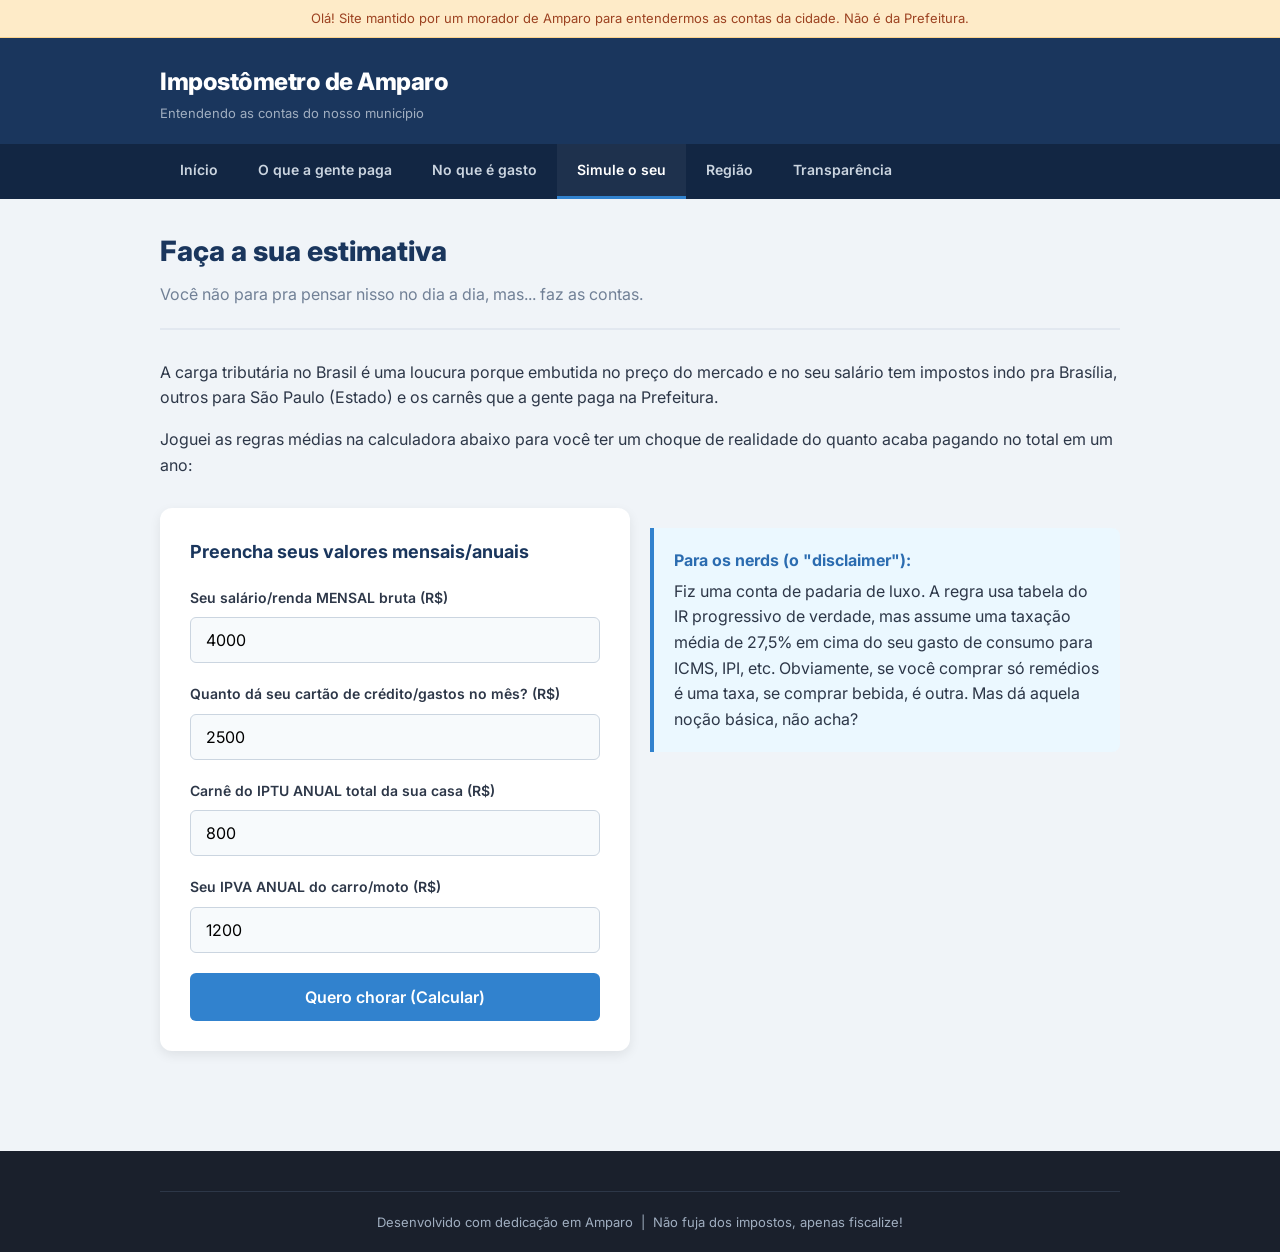
==== commit 4cdee64e: "Remocao final dos emojis" ====
--- a/calculadora.html
+++ b/calculadora.html
@@ -10,7 +10,7 @@
 <body>
 
     <div class="faixa-aviso">
-        👋 Olá! Site mantido por um morador de Amparo para entendermos as contas da cidade. Não é da Prefeitura.
+        Olá! Site mantido por um morador de Amparo para entendermos as contas da cidade. Não é da Prefeitura.
     </div>
 
     <header class="topo-site">
@@ -112,7 +112,7 @@
     <footer class="rodape-site">
         <div class="conteiner">
             <div class="rodape-creditos">
-                Desenvolvido com ☕ em Amparo &nbsp;|&nbsp; Não fuja dos impostos, apenas fiscalize!
+                Desenvolvido com dedicação em Amparo &nbsp;|&nbsp; Não fuja dos impostos, apenas fiscalize!
             </div>
         </div>
     </footer>
@@ -120,3 +120,4 @@
     <script src="app.js"></script>
 </body>
 </html>
+
